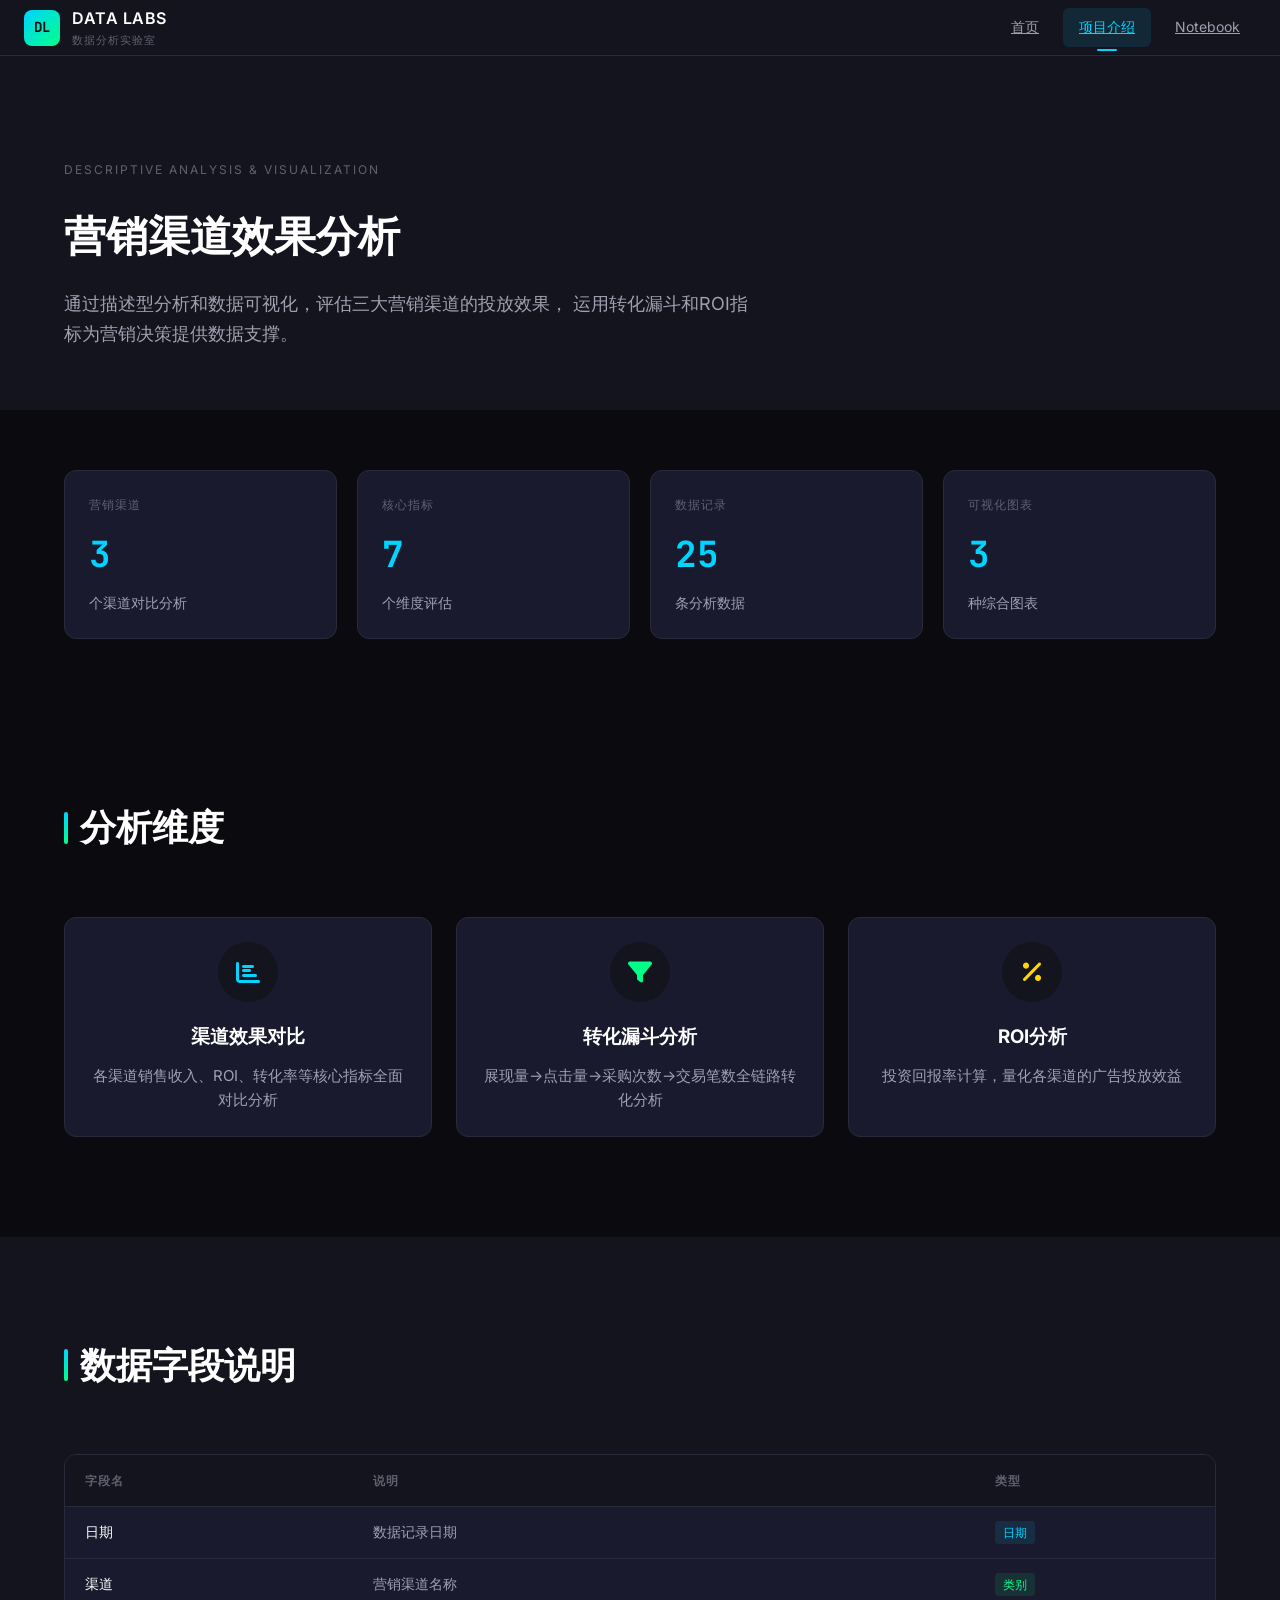
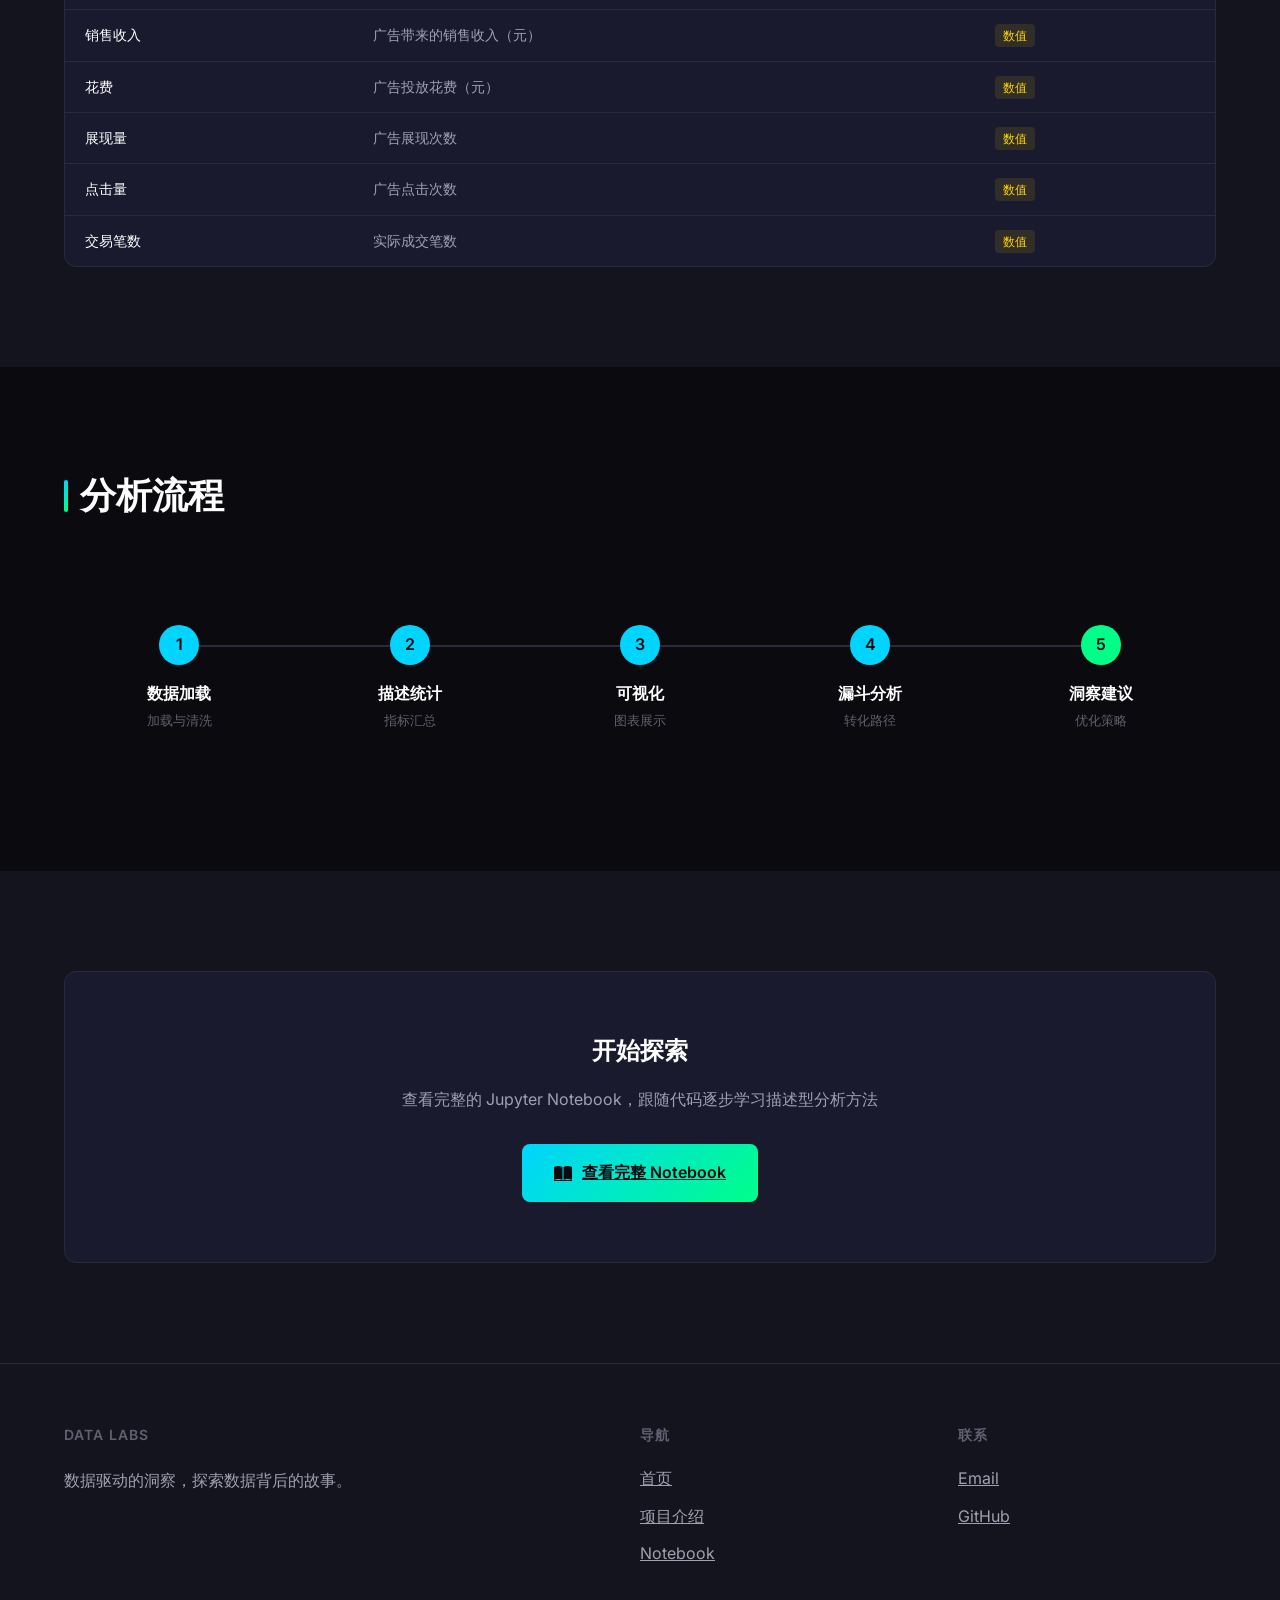
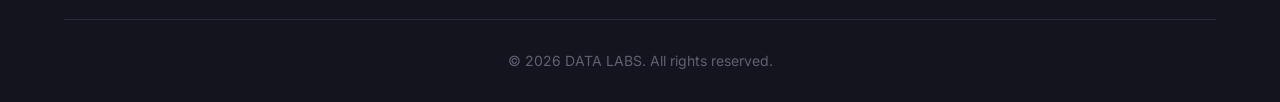
==== descriptive-analysis/index.html @ a12c1326 "feat: add new descriptive analysis project - Add marketing channel effectiveness analysis project - " ====
<!DOCTYPE html>
<html lang="zh-CN">
<head>
  <meta charset="UTF-8">
  <meta name="viewport" content="width=device-width, initial-scale=1.0">
  <title>营销渠道效果分析 | DATA LABS</title>
  <meta name="description" content="通过描述型分析和数据可视化，评估三大营销渠道的投放效果和ROI。">
  
  <link rel="preconnect" href="https://fonts.googleapis.com">
  <link href="https://fonts.googleapis.com/css2?family=Inter:wght@400;500;600;700&family=JetBrains+Mono:wght@400;500;600&display=swap" rel="stylesheet">
  <link rel="stylesheet" href="https://cdnjs.cloudflare.com/ajax/libs/font-awesome/6.4.0/css/all.min.css">
  <link rel="stylesheet" href="../assets/css/main.css">
</head>
<body>
  <!-- 顶部状态栏 -->
  <header class="top-bar">
    <div class="brand">
      <div class="brand-icon">DL</div>
      <div>
        <div class="brand-text">DATA LABS</div>
        <div class="brand-sub">数据分析实验室</div>
      </div>
    </div>
    
    <nav class="nav-links">
      <a href="../index.html">首页</a>
      <a href="index.html" class="active">项目介绍</a>
      <a href="notebook.html">Notebook</a>
    </nav>
  </header>

  <main class="main-content">
    <!-- Hero -->
    <section style="padding: 100px 0 60px; background: var(--bg-secondary);">
      <div class="container">
        <div style="margin-bottom: 20px;">
          <span style="font-size: 12px; color: var(--text-muted); text-transform: uppercase; letter-spacing: 2px;">
            Descriptive Analysis & Visualization
          </span>
        </div>
        
        <h1 style="font-size: 42px; font-weight: 700; margin-bottom: 20px;">
          营销渠道效果分析
        </h1>
        
        <p style="font-size: 18px; color: var(--text-secondary); max-width: 700px; line-height: 1.7;">
          通过描述型分析和数据可视化，评估三大营销渠道的投放效果，
          运用转化漏斗和ROI指标为营销决策提供数据支撑。
        </p>
      </div>
    </section>

    <!-- Stats Grid -->
    <section style="padding: 60px 0; background: var(--bg-primary);">
      <div class="container">
        <div style="display: grid; grid-template-columns: repeat(4, 1fr); gap: 20px;">
          <div class="data-card">
            <div class="card-title" style="margin-bottom: 12px;">营销渠道</div>
            <div class="card-value mono">3</div>
            <div class="card-label">个渠道对比分析</div>
          </div>
          
          <div class="data-card">
            <div class="card-title" style="margin-bottom: 12px;">核心指标</div>
            <div class="card-value mono">7</div>
            <div class="card-label">个维度评估</div>
          </div>
          
          <div class="data-card">
            <div class="card-title" style="margin-bottom: 12px;">数据记录</div>
            <div class="card-value mono">25</div>
            <div class="card-label">条分析数据</div>
          </div>
          
          <div class="data-card">
            <div class="card-title" style="margin-bottom: 12px;">可视化图表</div>
            <div class="card-value mono">3</div>
            <div class="card-label">种综合图表</div>
          </div>
        </div>
      </div>
    </section>

    <!-- Features -->
    <section class="section">
      <div class="container">
        <div class="section-header">
          <h2>分析维度</h2>
        </div>
        
        <div style="display: grid; grid-template-columns: repeat(3, 1fr); gap: 24px;">
          <div class="data-card" style="text-align: center;">
            <div style="width: 60px; height: 60px; background: var(--bg-secondary); border-radius: 50%; display: flex; align-items: center; justify-content: center; margin: 0 auto 20px; font-size: 24px; color: var(--accent-primary);">
              <i class="fas fa-chart-bar"></i>
            </div>
            <h3 style="margin-bottom: 12px;">渠道效果对比</h3>
            <p style="color: var(--text-secondary); font-size: 15px; line-height: 1.6;">
              各渠道销售收入、ROI、转化率等核心指标全面对比分析</p>
          </div>
          
          <div class="data-card" style="text-align: center;">
            <div style="width: 60px; height: 60px; background: var(--bg-secondary); border-radius: 50%; display: flex; align-items: center; justify-content: center; margin: 0 auto 20px; font-size: 24px; color: var(--accent-secondary);">
              <i class="fas fa-filter"></i>
            </div>
            <h3 style="margin-bottom: 12px;">转化漏斗分析</h3>
            <p style="color: var(--text-secondary); font-size: 15px; line-height: 1.6;">
              展现量→点击量→采购次数→交易笔数全链路转化分析</p>
          </div>
          
          <div class="data-card" style="text-align: center;">
            <div style="width: 60px; height: 60px; background: var(--bg-secondary); border-radius: 50%; display: flex; align-items: center; justify-content: center; margin: 0 auto 20px; font-size: 24px; color: var(--accent-gold);">
              <i class="fas fa-percentage"></i>
            </div>
            <h3 style="margin-bottom: 12px;">ROI分析</h3>
            <p style="color: var(--text-secondary); font-size: 15px; line-height: 1.6;">
              投资回报率计算，量化各渠道的广告投放效益</p>
          </div>
        </div>
      </div>
    </section>

    <!-- Data Schema -->
    <section class="section" style="background: var(--bg-secondary);">
      <div class="container">
        <div class="section-header">
          <h2>数据字段说明</h2>
        </div>
        
        <div style="background: var(--bg-card); border: 1px solid var(--border-color); border-radius: 12px; overflow: hidden;">
          <table style="width: 100%; border-collapse: collapse; font-size: 14px;">
            <thead>
              <tr style="background: var(--bg-secondary);">
                <th style="padding: 16px 20px; text-align: left; font-weight: 600; color: var(--text-muted); text-transform: uppercase; font-size: 12px; letter-spacing: 1px; border-bottom: 1px solid var(--border-color);">字段名</th>
                <th style="padding: 16px 20px; text-align: left; font-weight: 600; color: var(--text-muted); text-transform: uppercase; font-size: 12px; letter-spacing: 1px; border-bottom: 1px solid var(--border-color);">说明</th>
                <th style="padding: 16px 20px; text-align: left; font-weight: 600; color: var(--text-muted); text-transform: uppercase; font-size: 12px; letter-spacing: 1px; border-bottom: 1px solid var(--border-color);">类型</th>
              </tr>
            </thead>
            <tbody>
              <tr>
                <td style="padding: 14px 20px; border-bottom: 1px solid var(--border-color); font-family: var(--font-mono);">日期</td>
                <td style="padding: 14px 20px; border-bottom: 1px solid var(--border-color); color: var(--text-secondary);">数据记录日期</td>
                <td style="padding: 14px 20px; border-bottom: 1px solid var(--border-color);"><span style="background: rgba(0,212,255,0.1); color: var(--accent-primary); padding: 4px 8px; border-radius: 4px; font-size: 12px;">日期</span></td>
              </tr>
              <tr>
                <td style="padding: 14px 20px; border-bottom: 1px solid var(--border-color); font-family: var(--font-mono);">渠道</td>
                <td style="padding: 14px 20px; border-bottom: 1px solid var(--border-color); color: var(--text-secondary);">营销渠道名称</td>
                <td style="padding: 14px 20px; border-bottom: 1px solid var(--border-color);"><span style="background: rgba(0,255,136,0.1); color: var(--accent-secondary); padding: 4px 8px; border-radius: 4px; font-size: 12px;">类别</span></td>
              </tr>
              <tr>
                <td style="padding: 14px 20px; border-bottom: 1px solid var(--border-color); font-family: var(--font-mono);">销售收入</td>
                <td style="padding: 14px 20px; border-bottom: 1px solid var(--border-color); color: var(--text-secondary);">广告带来的销售收入（元）</td>
                <td style="padding: 14px 20px; border-bottom: 1px solid var(--border-color);"><span style="background: rgba(255,215,0,0.1); color: var(--accent-gold); padding: 4px 8px; border-radius: 4px; font-size: 12px;">数值</span></td>
              </tr>
              <tr>
                <td style="padding: 14px 20px; border-bottom: 1px solid var(--border-color); font-family: var(--font-mono);">花费</td>
                <td style="padding: 14px 20px; border-bottom: 1px solid var(--border-color); color: var(--text-secondary);">广告投放花费（元）</td>
                <td style="padding: 14px 20px; border-bottom: 1px solid var(--border-color);"><span style="background: rgba(255,215,0,0.1); color: var(--accent-gold); padding: 4px 8px; border-radius: 4px; font-size: 12px;">数值</span></td>
              </tr>
              <tr>
                <td style="padding: 14px 20px; border-bottom: 1px solid var(--border-color); font-family: var(--font-mono);">展现量</td>
                <td style="padding: 14px 20px; border-bottom: 1px solid var(--border-color); color: var(--text-secondary);">广告展现次数</td>
                <td style="padding: 14px 20px; border-bottom: 1px solid var(--border-color);"><span style="background: rgba(255,215,0,0.1); color: var(--accent-gold); padding: 4px 8px; border-radius: 4px; font-size: 12px;">数值</span></td>
              </tr>
              <tr>
                <td style="padding: 14px 20px; border-bottom: 1px solid var(--border-color); font-family: var(--font-mono);">点击量</td>
                <td style="padding: 14px 20px; border-bottom: 1px solid var(--border-color); color: var(--text-secondary);">广告点击次数</td>
                <td style="padding: 14px 20px; border-bottom: 1px solid var(--border-color);"><span style="background: rgba(255,215,0,0.1); color: var(--accent-gold); padding: 4px 8px; border-radius: 4px; font-size: 12px;">数值</span></td>
              </tr>
              <tr>
                <td style="padding: 14px 20px; font-family: var(--font-mono);">交易笔数</td>
                <td style="padding: 14px 20px; color: var(--text-secondary);">实际成交笔数</td>
                <td style="padding: 14px 20px;"><span style="background: rgba(255,215,0,0.1); color: var(--accent-gold); padding: 4px 8px; border-radius: 4px; font-size: 12px;">数值</span></td>
              </tr>
            </tbody>
          </table>
        </div>
      </div>
    </section>

    <!-- Process Timeline -->
    <section class="section">
      <div class="container">
        <div class="section-header">
          <h2>分析流程</h2>
        </div>
        
        <div style="display: flex; justify-content: space-between; position: relative; padding: 40px 0;">
          <div style="position: absolute; top: 60px; left: 10%; right: 10%; height: 2px; background: var(--border-color);"></div>
          
          <div style="text-align: center; position: relative; z-index: 1; flex: 1;">
            <div style="width: 40px; height: 40px; background: var(--accent-primary); border-radius: 50%; display: flex; align-items: center; justify-content: center; margin: 0 auto 16px; font-weight: 600; color: var(--bg-primary);">1</div>
            <div style="font-weight: 600; margin-bottom: 4px;">数据加载</div>
            <div style="font-size: 13px; color: var(--text-muted);">加载与清洗</div>
          </div>
          
          <div style="text-align: center; position: relative; z-index: 1; flex: 1;">
            <div style="width: 40px; height: 40px; background: var(--accent-primary); border-radius: 50%; display: flex; align-items: center; justify-content: center; margin: 0 auto 16px; font-weight: 600; color: var(--bg-primary);">2</div>
            <div style="font-weight: 600; margin-bottom: 4px;">描述统计</div>
            <div style="font-size: 13px; color: var(--text-muted);">指标汇总</div>
          </div>
          
          <div style="text-align: center; position: relative; z-index: 1; flex: 1;">
            <div style="width: 40px; height: 40px; background: var(--accent-primary); border-radius: 50%; display: flex; align-items: center; justify-content: center; margin: 0 auto 16px; font-weight: 600; color: var(--bg-primary);">3</div>
            <div style="font-weight: 600; margin-bottom: 4px;">可视化</div>
            <div style="font-size: 13px; color: var(--text-muted);">图表展示</div>
          </div>
          
          <div style="text-align: center; position: relative; z-index: 1; flex: 1;">
            <div style="width: 40px; height: 40px; background: var(--accent-primary); border-radius: 50%; display: flex; align-items: center; justify-content: center; margin: 0 auto 16px; font-weight: 600; color: var(--bg-primary);">4</div>
            <div style="font-weight: 600; margin-bottom: 4px;">漏斗分析</div>
            <div style="font-size: 13px; color: var(--text-muted);">转化路径</div>
          </div>
          
          <div style="text-align: center; position: relative; z-index: 1; flex: 1;">
            <div style="width: 40px; height: 40px; background: var(--accent-secondary); border-radius: 50%; display: flex; align-items: center; justify-content: center; margin: 0 auto 16px; font-weight: 600; color: var(--bg-primary);">5</div>
            <div style="font-weight: 600; margin-bottom: 4px;">洞察建议</div>
            <div style="font-size: 13px; color: var(--text-muted);">优化策略</div>
          </div>
        </div>
      </div>
    </section>

    <!-- CTA -->
    <section class="section" style="background: var(--bg-secondary);">
      <div class="container">
        <div class="data-card" style="text-align: center; padding: 60px;">
          <h2 style="margin-bottom: 16px;">开始探索</h2>
          <p style="color: var(--text-secondary); margin-bottom: 32px; font-size: 16px;">
            查看完整的 Jupyter Notebook，跟随代码逐步学习描述型分析方法
          </p>
          
          <a href="notebook.html" class="btn btn-primary" style="padding: 16px 32px; font-size: 16px;">
            <i class="fas fa-book-open"></i>
            查看完整 Notebook
          </a>
        </div>
      </div>
    </section>
  </main>

  <footer>
    <div class="container">
      <div class="footer-content">
        <div class="footer-section">
          <h3>DATA LABS</h3>
          <p>数据驱动的洞察，探索数据背后的故事。</p>
        </div>
        
        <div class="footer-section">
          <h3>导航</h3>
          <ul class="footer-links">
            <li><a href="../index.html">首页</a></li>
            <li><a href="index.html">项目介绍</a></li>
            <li><a href="notebook.html">Notebook</a></li>
          </ul>
        </div>
        
        <div class="footer-section">
          <h3>联系</h3>
          <ul class="footer-links">
            <li><a href="mailto:wangan@shuce.top">Email</a></li>
            <li><a href="https://github.com/waanng" target="_blank">GitHub</a></li>
          </ul>
        </div>
      </div>
      
      <div class="footer-bottom">
        <p>&copy; 2026 DATA LABS. All rights reserved.</p>
      </div>
    </div>
  </footer>
</body>
</html>
---- assets/css/main.css ----
/* Data Insights - 终端科技风格样式 */

:root {
    /* 基础配色 - 暗黑主题 */
    --bg-primary: #0a0a0f;
    --bg-secondary: #14141f;
    --bg-card: #1a1a2e;
    --bg-hover: #252538;
    --bg-elevated: #1e1e32;
    
    /* 强调色 */
    --accent-primary: #00d4ff;
    --accent-secondary: #00ff88;
    --accent-gold: #ffd700;
    --accent-purple: #a855f7;
    
    /* 数据颜色 */
    --color-up: #00ff88;
    --color-down: #ff4757;
    --color-warn: #ffa502;
    
    /* 文字颜色 */
    --text-primary: #ffffff;
    --text-secondary: #a0a0b0;
    --text-muted: #606070;
    
    /* 边框 */
    --border-color: #2a2a3a;
    --border-hover: #3a3a4a;
    
    /* 字体 */
    --font-mono: 'JetBrains Mono', 'Fira Code', Consolas, Monaco, monospace;
    --font-sans: 'Inter', -apple-system, BlinkMacSystemFont, 'Segoe UI', Roboto, sans-serif;
    
    /* 动画 */
    --transition: all 0.3s ease;
}

* {
    margin: 0;
    padding: 0;
    box-sizing: border-box;
}

body {
    font-family: var(--font-sans);
    background: var(--bg-primary);
    color: var(--text-primary);
    min-height: 100vh;
    line-height: 1.6;
}

/* 等宽字体 */
.mono {
    font-family: var(--font-mono);
}

/* 顶部状态栏 */
.top-bar {
    background: var(--bg-secondary);
    border-bottom: 1px solid var(--border-color);
    height: 56px;
    display: flex;
    align-items: center;
    justify-content: space-between;
    padding: 0 24px;
    position: fixed;
    top: 0;
    left: 0;
    right: 0;
    z-index: 1000;
}

.brand {
    display: flex;
    align-items: center;
    gap: 12px;
}

.brand-icon {
    width: 36px;
    height: 36px;
    background: linear-gradient(135deg, var(--accent-primary), var(--accent-secondary));
    border-radius: 8px;
    display: flex;
    align-items: center;
    justify-content: center;
    font-weight: 700;
    color: var(--bg-primary);
    font-size: 14px;
    font-family: var(--font-mono);
}

.brand-text {
    font-size: 16px;
    font-weight: 600;
    letter-spacing: 0.5px;
}

.brand-sub {
    font-size: 11px;
    color: var(--text-muted);
    text-transform: uppercase;
    letter-spacing: 1px;
}

.top-status {
    display: flex;
    align-items: center;
    gap: 24px;
    font-size: 13px;
}

.status-item {
    display: flex;
    align-items: center;
    gap: 8px;
    color: var(--text-secondary);
}

.status-indicator {
    width: 8px;
    height: 8px;
    border-radius: 50%;
    background: var(--color-up);
    animation: pulse 2s infinite;
}

@keyframes pulse {
    0%, 100% { opacity: 1; }
    50% { opacity: 0.3; }
}

/* 导航 */
.nav-links {
    display: flex;
    align-items: center;
    gap: 8px;
}

.nav-links a {
    padding: 8px 16px;
    color: var(--text-secondary);
    font-size: 14px;
    border-radius: 6px;
    transition: var(--transition);
    position: relative;
}

.nav-links a:hover {
    color: var(--text-primary);
    background: var(--bg-hover);
}

.nav-links a.active {
    color: var(--accent-primary);
    background: rgba(0, 212, 255, 0.1);
}

.nav-links a.active::after {
    content: '';
    position: absolute;
    bottom: -4px;
    left: 50%;
    transform: translateX(-50%);
    width: 20px;
    height: 2px;
    background: var(--accent-primary);
    border-radius: 2px;
}

.mobile-menu-btn {
    display: none;
    background: none;
    border: none;
    color: var(--text-primary);
    font-size: 20px;
    cursor: pointer;
}

/* 主内容区 */
.main-content {
    padding-top: 56px;
    min-height: 100vh;
}

.container {
    max-width: 1200px;
    margin: 0 auto;
    padding: 0 24px;
}

/* Hero区域 */
.hero {
    min-height: calc(100vh - 56px);
    display: flex;
    align-items: center;
    position: relative;
    overflow: hidden;
    background: 
        radial-gradient(ellipse at 20% 50%, rgba(0, 212, 255, 0.1) 0%, transparent 50%),
        radial-gradient(ellipse at 80% 20%, rgba(168, 85, 247, 0.1) 0%, transparent 50%),
        radial-gradient(ellipse at 60% 80%, rgba(0, 255, 136, 0.05) 0%, transparent 50%);
}

.hero::before {
    content: '';
    position: absolute;
    top: 0;
    left: 0;
    right: 0;
    bottom: 0;
    background: url("data:image/svg+xml,%3Csvg width='60' height='60' viewBox='0 0 60 60' xmlns='http://www.w3.org/2000/svg'%3E%3Cg fill='none' fill-rule='evenodd'%3E%3Cg fill='%23ffffff' fill-opacity='0.02'%3E%3Cpath d='M36 34v-4h-2v4h-4v2h4v4h2v-4h4v-2h-4zm0-30V0h-2v4h-4v2h4v4h2V6h4V4h-4zM6 34v-4H4v4H0v2h4v4h2v-4h4v-2H6zM6 4V0H4v4H0v2h4v4h2V6h4V4H6z'/%3E%3C/g%3E%3C/g%3E%3C/svg%3E");
    opacity: 0.5;
}

.hero-content {
    position: relative;
    z-index: 1;
    max-width: 700px;
    padding: 60px 0;
}

.hero-badge {
    display: inline-flex;
    align-items: center;
    gap: 8px;
    padding: 8px 16px;
    background: rgba(0, 212, 255, 0.1);
    border: 1px solid rgba(0, 212, 255, 0.3);
    border-radius: 30px;
    font-size: 13px;
    color: var(--accent-primary);
    margin-bottom: 24px;
}

.hero h1 {
    font-size: 56px;
    font-weight: 700;
    line-height: 1.1;
    margin-bottom: 24px;
}

.hero h1 .highlight {
    background: linear-gradient(135deg, var(--accent-primary), var(--accent-secondary));
    -webkit-background-clip: text;
    -webkit-text-fill-color: transparent;
    background-clip: text;
}

.hero p {
    font-size: 20px;
    color: var(--text-secondary);
    margin-bottom: 40px;
    max-width: 600px;
    line-height: 1.7;
}

.hero-buttons {
    display: flex;
    gap: 16px;
    flex-wrap: wrap;
}

/* 按钮样式 */
.btn {
    display: inline-flex;
    align-items: center;
    gap: 10px;
    padding: 14px 28px;
    border-radius: 8px;
    font-weight: 600;
    font-size: 15px;
    cursor: pointer;
    transition: var(--transition);
    border: none;
}

.btn-primary {
    background: linear-gradient(135deg, var(--accent-primary), var(--accent-secondary));
    color: var(--bg-primary);
}

.btn-primary:hover {
    transform: translateY(-2px);
    box-shadow: 0 10px 30px rgba(0, 212, 255, 0.3);
}

.btn-secondary {
    background: transparent;
    color: var(--text-primary);
    border: 1px solid var(--border-color);
}

.btn-secondary:hover {
    background: var(--bg-hover);
    border-color: var(--accent-primary);
}

/* Section通用样式 */
.section {
    padding: 100px 0;
}

.section-header {
    margin-bottom: 60px;
}

.section-header h2 {
    font-size: 36px;
    font-weight: 700;
    margin-bottom: 16px;
    display: flex;
    align-items: center;
    gap: 12px;
}

.section-header h2::before {
    content: '';
    width: 4px;
    height: 32px;
    background: linear-gradient(180deg, var(--accent-primary), var(--accent-secondary));
    border-radius: 2px;
}

.section-header p {
    font-size: 18px;
    color: var(--text-secondary);
}

/* 项目网格 */
.projects-grid {
    display: grid;
    grid-template-columns: repeat(auto-fit, minmax(400px, 1fr));
    gap: 24px;
}

.project-card {
    background: var(--bg-card);
    border: 1px solid var(--border-color);
    border-radius: 12px;
    overflow: hidden;
    transition: var(--transition);
    cursor: pointer;
}

.project-card:hover {
    border-color: var(--accent-primary);
    transform: translateY(-4px);
    box-shadow: 0 20px 40px rgba(0, 0, 0, 0.3);
}

.project-card::before {
    content: '';
    display: block;
    height: 4px;
    background: linear-gradient(90deg, var(--accent-primary), var(--accent-secondary));
    opacity: 0;
    transition: opacity 0.3s;
}

.project-card:hover::before {
    opacity: 1;
}

.project-image {
    height: 200px;
    position: relative;
    overflow: hidden;
}

.project-image img {
    width: 100%;
    height: 100%;
    object-fit: cover;
}

.project-icon {
    width: 100%;
    height: 100%;
    display: flex;
    align-items: center;
    justify-content: center;
    background: linear-gradient(135deg, var(--bg-secondary), var(--bg-hover));
    font-size: 48px;
}

.project-tag {
    position: absolute;
    top: 16px;
    left: 16px;
    padding: 6px 12px;
    background: rgba(0, 0, 0, 0.8);
    border: 1px solid var(--border-color);
    border-radius: 20px;
    font-size: 12px;
    font-weight: 600;
    text-transform: uppercase;
    color: var(--accent-primary);
}

.project-content {
    padding: 24px;
}

.project-content h3 {
    font-size: 22px;
    font-weight: 600;
    margin-bottom: 12px;
}

.project-content p {
    font-size: 15px;
    color: var(--text-secondary);
    margin-bottom: 20px;
    line-height: 1.6;
}

.project-metrics {
    display: flex;
    gap: 20px;
    padding: 16px 0;
    border-top: 1px solid var(--border-color);
    border-bottom: 1px solid var(--border-color);
    margin-bottom: 20px;
}

.project-metrics span {
    display: flex;
    align-items: center;
    gap: 8px;
    font-family: var(--font-mono);
    font-size: 14px;
    color: var(--text-secondary);
}

.project-metrics i {
    color: var(--accent-primary);
}

.project-link {
    display: inline-flex;
    align-items: center;
    gap: 8px;
    color: var(--accent-primary);
    font-weight: 600;
    transition: gap 0.3s;
}

.project-link:hover {
    gap: 12px;
}

/* 技术栈 */
.tech-stack {
    display: grid;
    grid-template-columns: repeat(auto-fit, minmax(150px, 1fr));
    gap: 16px;
    margin-top: 40px;
}

.tech-item {
    display: flex;
    align-items: center;
    gap: 12px;
    padding: 16px 20px;
    background: var(--bg-card);
    border: 1px solid var(--border-color);
    border-radius: 8px;
    font-weight: 500;
    transition: var(--transition);
}

.tech-item:hover {
    border-color: var(--accent-primary);
    background: var(--bg-hover);
}

.tech-item i {
    font-size: 20px;
    color: var(--accent-primary);
}

/* 数据卡片 */
.data-card {
    background: var(--bg-card);
    border: 1px solid var(--border-color);
    border-radius: 12px;
    padding: 24px;
    transition: border-color 0.3s;
}

.data-card:hover {
    border-color: var(--border-hover);
}

.card-header {
    display: flex;
    justify-content: space-between;
    align-items: center;
    margin-bottom: 16px;
}

.card-title {
    font-size: 12px;
    text-transform: uppercase;
    letter-spacing: 1px;
    color: var(--text-muted);
}

.card-badge {
    padding: 4px 10px;
    border-radius: 4px;
    font-size: 11px;
    font-weight: 600;
    text-transform: uppercase;
    font-family: var(--font-mono);
}

.badge-live {
    background: rgba(0, 255, 136, 0.15);
    color: var(--color-up);
    animation: pulse 2s infinite;
}

.card-value {
    font-family: var(--font-mono);
    font-size: 36px;
    font-weight: 700;
    margin-bottom: 8px;
    color: var(--accent-primary);
}

.card-label {
    font-size: 14px;
    color: var(--text-secondary);
}

/* Notebook查看器 */
.notebook-viewer {
    display: flex;
    height: calc(100vh - 56px);
}

.notebook-sidebar {
    width: 320px;
    background: var(--bg-secondary);
    border-right: 1px solid var(--border-color);
    padding: 24px;
    overflow-y: auto;
}

.notebook-info {
    background: var(--bg-card);
    border: 1px solid var(--border-color);
    border-radius: 12px;
    padding: 20px;
    margin-bottom: 24px;
}

.notebook-info h3 {
    font-size: 16px;
    font-weight: 600;
    margin-bottom: 16px;
    display: flex;
    align-items: center;
    gap: 8px;
}

.notebook-info h3 i {
    color: var(--accent-primary);
}

.notebook-meta-list {
    list-style: none;
}

.notebook-meta-list li {
    display: flex;
    align-items: center;
    gap: 10px;
    padding: 8px 0;
    font-size: 14px;
    color: var(--text-secondary);
    border-bottom: 1px solid var(--border-color);
}

.notebook-meta-list li:last-child {
    border-bottom: none;
}

.notebook-meta-list i {
    width: 16px;
    color: var(--accent-primary);
}

.toc-title {
    font-size: 12px;
    font-weight: 600;
    text-transform: uppercase;
    letter-spacing: 1px;
    color: var(--text-muted);
    margin-bottom: 16px;
}

.toc-list {
    list-style: none;
}

.toc-list li {
    margin-bottom: 4px;
}

.toc-list a {
    display: block;
    padding: 10px 12px;
    border-radius: 6px;
    font-size: 14px;
    color: var(--text-secondary);
    transition: var(--transition);
    border-left: 3px solid transparent;
}

.toc-list a:hover {
    background: var(--bg-hover);
    color: var(--text-primary);
    border-left-color: var(--accent-primary);
}

.notebook-content {
    flex: 1;
    position: relative;
    overflow: hidden;
}

.notebook-content iframe {
    width: 100%;
    height: 100%;
    border: none;
}

.loading {
    position: absolute;
    top: 50%;
    left: 50%;
    transform: translate(-50%, -50%);
    text-align: center;
    color: var(--text-secondary);
}

.loading i {
    font-size: 48px;
    margin-bottom: 16px;
    color: var(--accent-primary);
    animation: spin 2s linear infinite;
}

@keyframes spin {
    to { transform: rotate(360deg); }
}

/* 页脚 */
footer {
    background: var(--bg-secondary);
    border-top: 1px solid var(--border-color);
    padding: 60px 0 30px;
}

.footer-content {
    display: grid;
    grid-template-columns: 2fr 1fr 1fr;
    gap: 60px;
    margin-bottom: 40px;
}

.footer-section h3 {
    font-size: 14px;
    font-weight: 600;
    text-transform: uppercase;
    letter-spacing: 1px;
    color: var(--text-muted);
    margin-bottom: 20px;
}

.footer-section p {
    color: var(--text-secondary);
    line-height: 1.8;
}

.footer-links {
    list-style: none;
}

.footer-links li {
    margin-bottom: 12px;
}

.footer-links a {
    color: var(--text-secondary);
    transition: var(--transition);
}

.footer-links a:hover {
    color: var(--accent-primary);
}

.footer-bottom {
    text-align: center;
    padding-top: 30px;
    border-top: 1px solid var(--border-color);
    color: var(--text-muted);
    font-size: 14px;
}

/* 响应式 */
@media (max-width: 768px) {
    .nav-links {
        display: none;
    }
    
    .mobile-menu-btn {
        display: block;
    }
    
    .hero h1 {
        font-size: 36px;
    }
    
    .projects-grid {
        grid-template-columns: 1fr;
    }
    
    .notebook-sidebar {
        display: none;
    }
    
    .footer-content {
        grid-template-columns: 1fr;
        gap: 40px;
    }
}

/* 滚动条样式 */
::-webkit-scrollbar {
    width: 8px;
    height: 8px;
}

::-webkit-scrollbar-track {
    background: var(--bg-secondary);
}

::-webkit-scrollbar-thumb {
    background: var(--border-color);
    border-radius: 4px;
}

::-webkit-scrollbar-thumb:hover {
    background: var(--border-hover);
}
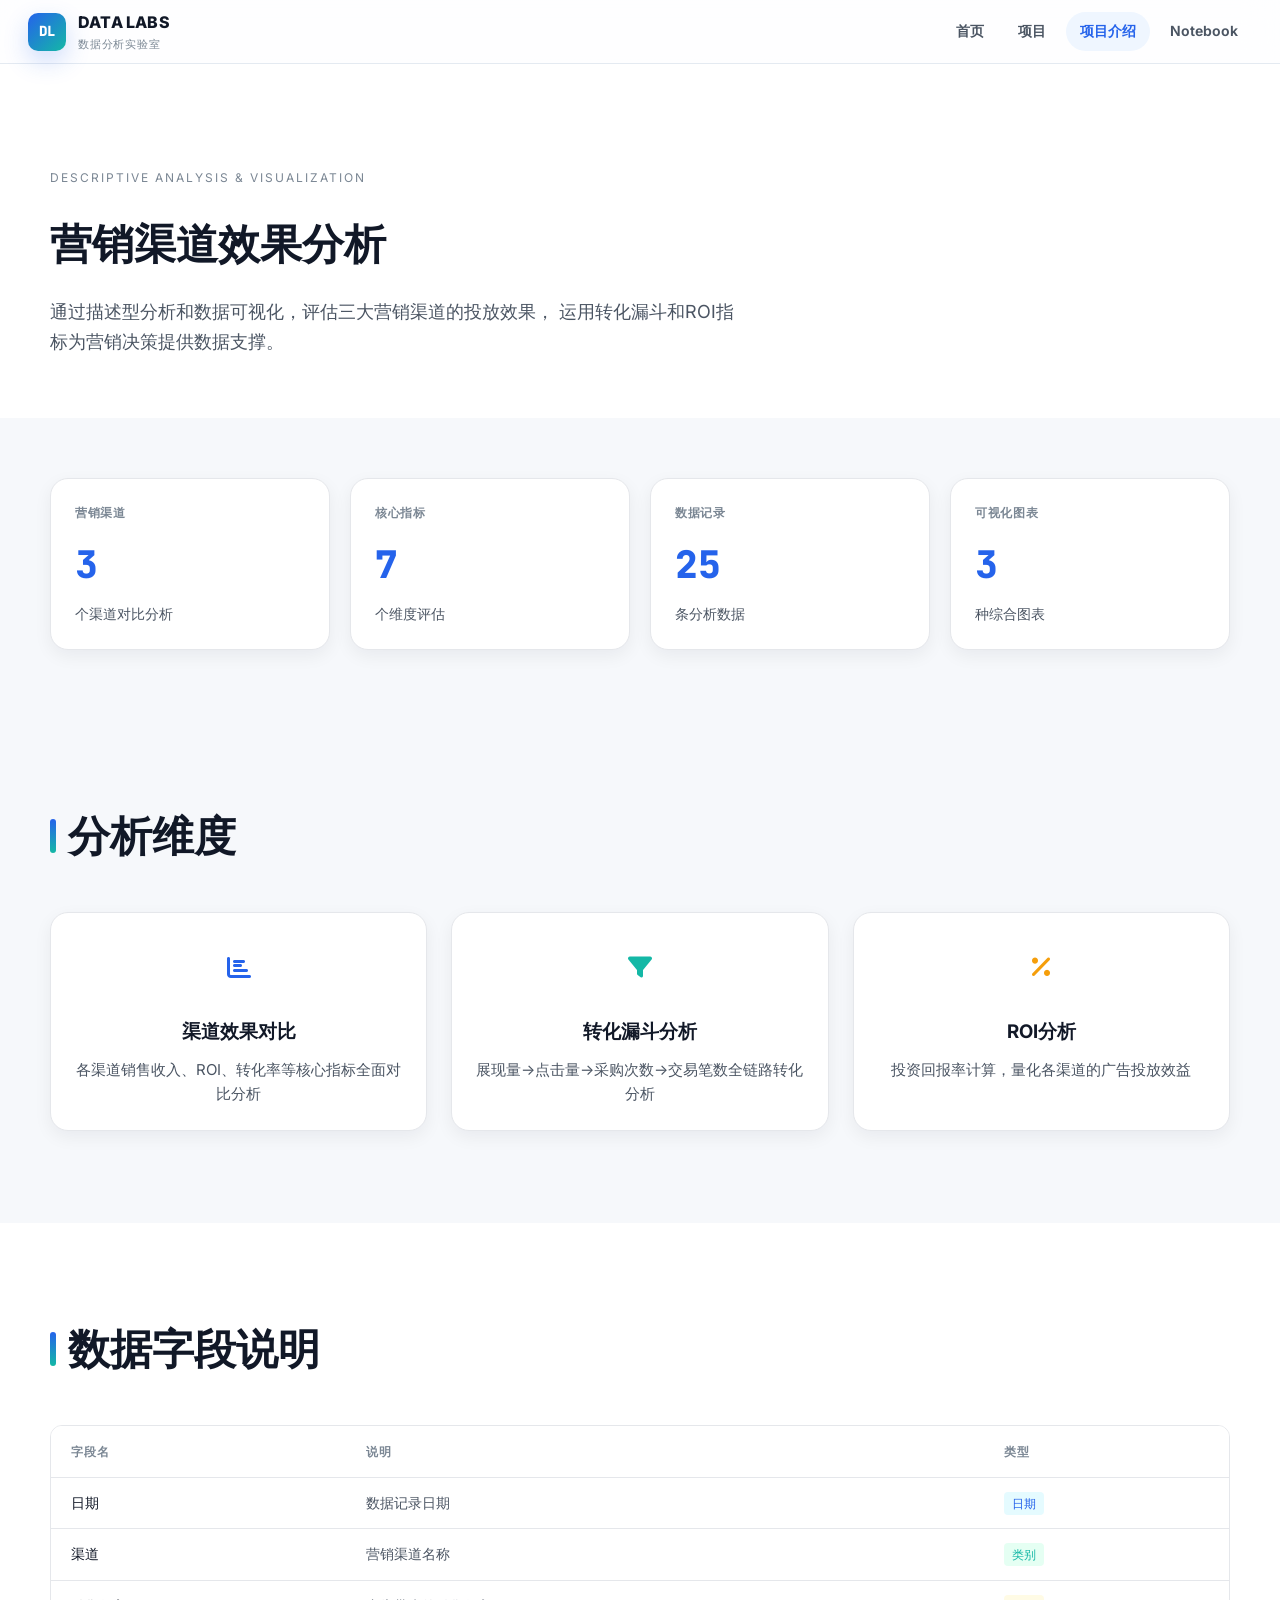
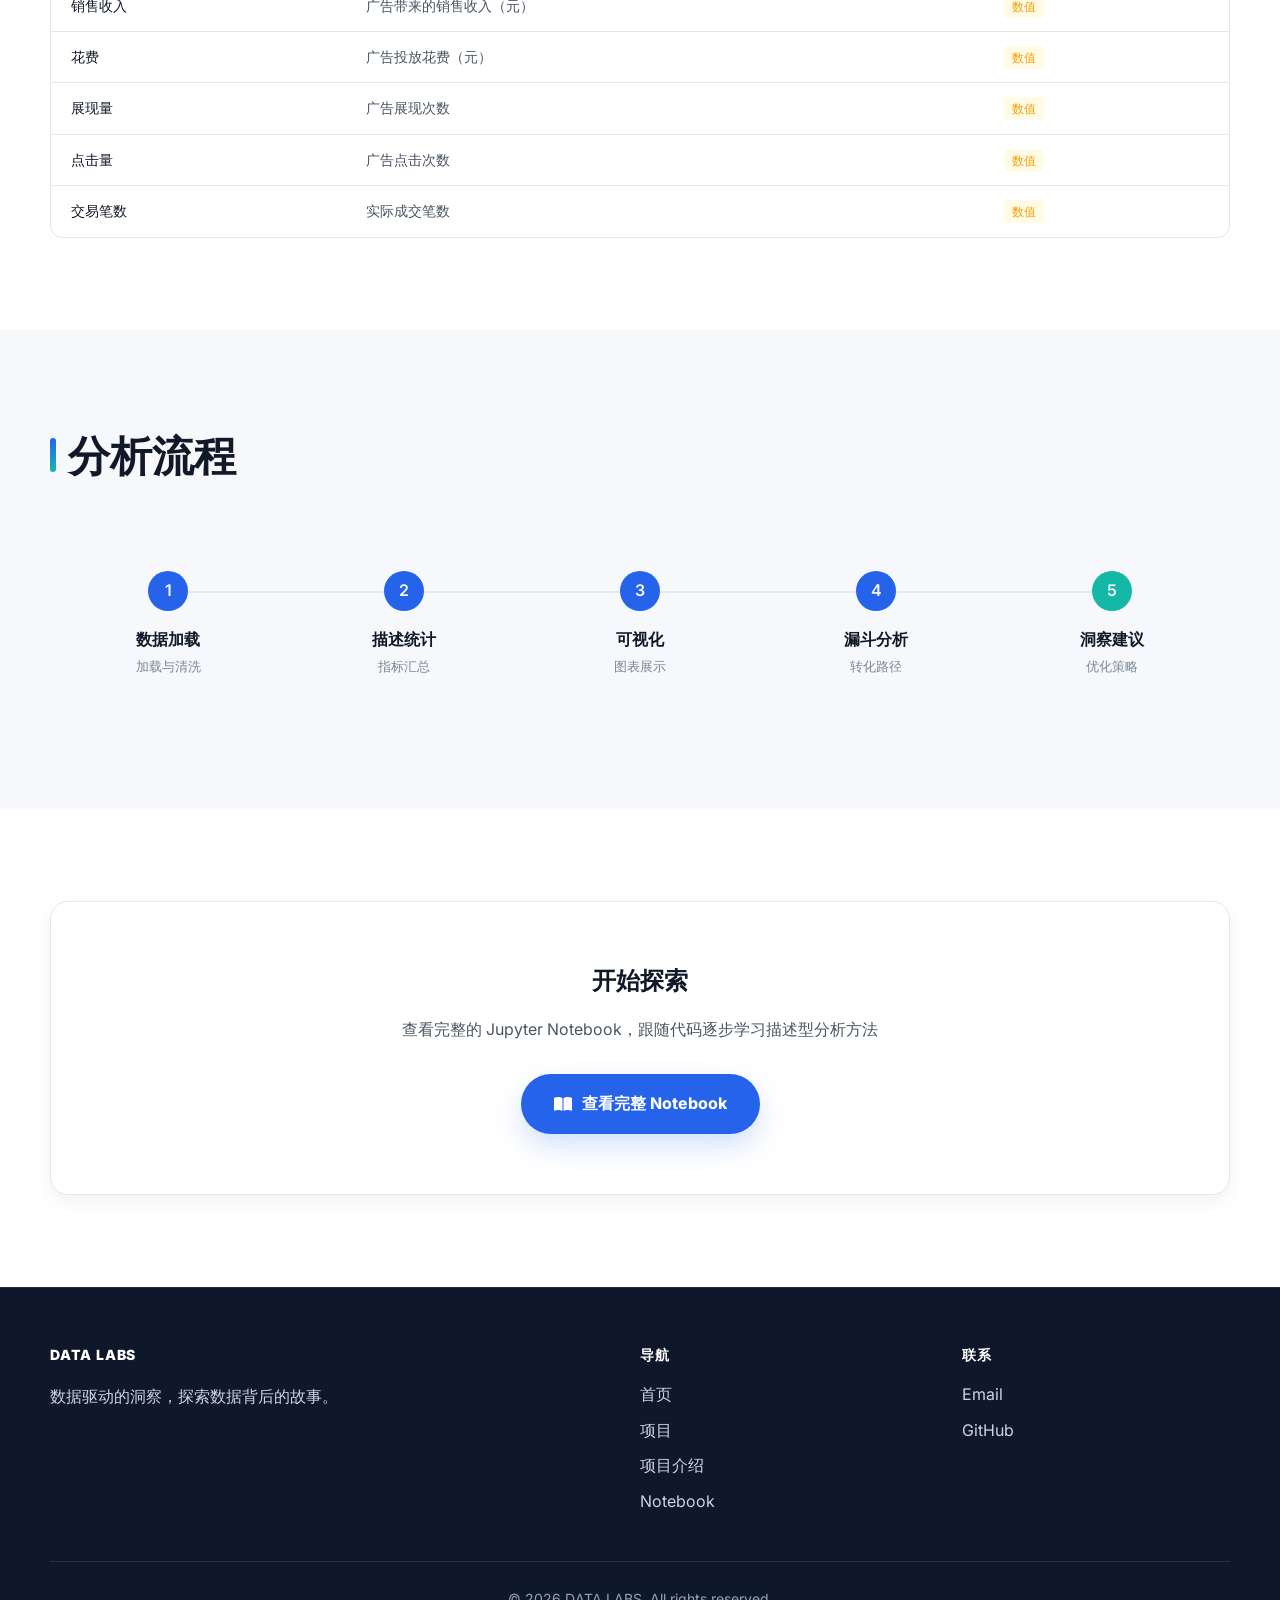
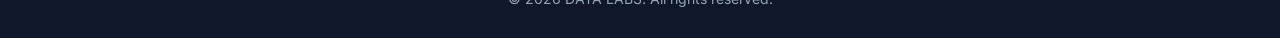
==== commit 7e7bfa90: "优化数据站点亮色设计" ====
--- a/descriptive-analysis/index.html
+++ b/descriptive-analysis/index.html
@@ -24,9 +24,14 @@
     
     <nav class="nav-links">
       <a href="../index.html">首页</a>
+      <a href="../projects/index.html">项目</a>
       <a href="index.html" class="active">项目介绍</a>
       <a href="notebook.html">Notebook</a>
     </nav>
+
+    <button class="mobile-menu-btn" aria-label="打开导航菜单">
+      <i class="fas fa-bars"></i>
+    </button>
   </header>
 
   <main class="main-content">
@@ -250,6 +255,7 @@
           <h3>导航</h3>
           <ul class="footer-links">
             <li><a href="../index.html">首页</a></li>
+            <li><a href="../projects/index.html">项目</a></li>
             <li><a href="index.html">项目介绍</a></li>
             <li><a href="notebook.html">Notebook</a></li>
           </ul>
@@ -270,4 +276,4 @@
     </div>
   </footer>
 </body>
-</html>+</html>
--- a/assets/css/main.css
+++ b/assets/css/main.css
@@ -1,760 +1,925 @@
-/* Data Insights - 终端科技风格样式 */
+/* DATA LABS - bright data portfolio system */
 
 :root {
-    /* 基础配色 - 暗黑主题 */
-    --bg-primary: #0a0a0f;
-    --bg-secondary: #14141f;
-    --bg-card: #1a1a2e;
-    --bg-hover: #252538;
-    --bg-elevated: #1e1e32;
-    
-    /* 强调色 */
-    --accent-primary: #00d4ff;
-    --accent-secondary: #00ff88;
-    --accent-gold: #ffd700;
-    --accent-purple: #a855f7;
-    
-    /* 数据颜色 */
-    --color-up: #00ff88;
-    --color-down: #ff4757;
-    --color-warn: #ffa502;
-    
-    /* 文字颜色 */
-    --text-primary: #ffffff;
-    --text-secondary: #a0a0b0;
-    --text-muted: #606070;
-    
-    /* 边框 */
-    --border-color: #2a2a3a;
-    --border-hover: #3a3a4a;
-    
-    /* 字体 */
-    --font-mono: 'JetBrains Mono', 'Fira Code', Consolas, Monaco, monospace;
-    --font-sans: 'Inter', -apple-system, BlinkMacSystemFont, 'Segoe UI', Roboto, sans-serif;
-    
-    /* 动画 */
-    --transition: all 0.3s ease;
+  --bg-primary: #f6f8fb;
+  --bg-secondary: #ffffff;
+  --bg-card: #ffffff;
+  --bg-hover: #eef5ff;
+  --bg-elevated: #ffffff;
+
+  --accent-primary: #2563eb;
+  --accent-secondary: #14b8a6;
+  --accent-gold: #f59e0b;
+  --accent-purple: #7c3aed;
+
+  --color-up: #10b981;
+  --color-down: #ef4444;
+  --color-warn: #f97316;
+
+  --text-primary: #111827;
+  --text-secondary: #4b5563;
+  --text-muted: #7b8794;
+
+  --border-color: #e5e7eb;
+  --border-hover: #bfdbfe;
+
+  --shadow-sm: 0 6px 18px rgba(15, 23, 42, 0.06);
+  --shadow-md: 0 18px 45px rgba(15, 23, 42, 0.1);
+  --shadow-lg: 0 30px 80px rgba(37, 99, 235, 0.14);
+
+  --font-mono: 'JetBrains Mono', 'Fira Code', Consolas, Monaco, monospace;
+  --font-sans: 'Inter', -apple-system, BlinkMacSystemFont, 'Segoe UI', Roboto, sans-serif;
+
+  --radius-sm: 8px;
+  --radius-md: 12px;
+  --radius-lg: 18px;
+  --transition: all 0.22s ease;
 }
 
 * {
-    margin: 0;
-    padding: 0;
-    box-sizing: border-box;
+  margin: 0;
+  padding: 0;
+  box-sizing: border-box;
+}
+
+html {
+  scroll-behavior: smooth;
 }
 
 body {
-    font-family: var(--font-sans);
-    background: var(--bg-primary);
-    color: var(--text-primary);
-    min-height: 100vh;
-    line-height: 1.6;
-}
-
-/* 等宽字体 */
+  font-family: var(--font-sans);
+  background:
+    linear-gradient(180deg, rgba(239, 246, 255, 0.9), rgba(255, 255, 255, 0) 520px),
+    var(--bg-primary);
+  color: var(--text-primary);
+  min-height: 100vh;
+  line-height: 1.6;
+}
+
+a {
+  color: inherit;
+  text-decoration: none;
+}
+
 .mono {
-    font-family: var(--font-mono);
-}
-
-/* 顶部状态栏 */
-.top-bar {
-    background: var(--bg-secondary);
-    border-bottom: 1px solid var(--border-color);
-    height: 56px;
+  font-family: var(--font-mono);
+}
+
+.container {
+  width: min(1180px, calc(100% - 48px));
+  margin: 0 auto;
+}
+
+/* Header */
+.top-bar,
+body > header {
+  background: rgba(255, 255, 255, 0.88);
+  border-bottom: 1px solid rgba(226, 232, 240, 0.9);
+  height: 64px;
+  display: flex;
+  align-items: center;
+  justify-content: space-between;
+  padding: 0 28px;
+  position: fixed;
+  top: 0;
+  left: 0;
+  right: 0;
+  z-index: 1000;
+  backdrop-filter: blur(16px);
+}
+
+body > header nav.container {
+  width: min(1180px, calc(100% - 48px));
+  display: flex;
+  align-items: center;
+  justify-content: space-between;
+  padding: 0;
+}
+
+.brand,
+.logo {
+  display: flex;
+  align-items: center;
+  gap: 12px;
+}
+
+.brand-icon,
+.logo-icon {
+  width: 38px;
+  height: 38px;
+  background: linear-gradient(135deg, var(--accent-primary), var(--accent-secondary));
+  border-radius: 10px;
+  display: flex;
+  align-items: center;
+  justify-content: center;
+  font-weight: 800;
+  color: #ffffff;
+  font-size: 14px;
+  font-family: var(--font-mono);
+  box-shadow: 0 10px 24px rgba(37, 99, 235, 0.22);
+}
+
+.brand-text,
+.logo span {
+  font-size: 16px;
+  font-weight: 800;
+  letter-spacing: 0.2px;
+}
+
+.brand-sub {
+  font-size: 11px;
+  color: var(--text-muted);
+  letter-spacing: 0.8px;
+}
+
+.top-status {
+  display: flex;
+  align-items: center;
+  gap: 18px;
+  font-size: 13px;
+}
+
+.status-item {
+  display: inline-flex;
+  align-items: center;
+  gap: 8px;
+  color: var(--text-secondary);
+  padding: 8px 12px;
+  background: #ecfdf5;
+  border: 1px solid #bbf7d0;
+  border-radius: 999px;
+}
+
+.status-indicator {
+  width: 8px;
+  height: 8px;
+  border-radius: 50%;
+  background: var(--color-up);
+  animation: pulse 2s infinite;
+}
+
+@keyframes pulse {
+  0%, 100% { opacity: 1; transform: scale(1); }
+  50% { opacity: 0.45; transform: scale(0.86); }
+}
+
+.nav-links {
+  display: flex;
+  align-items: center;
+  gap: 6px;
+  list-style: none;
+}
+
+.nav-links a {
+  display: inline-flex;
+  align-items: center;
+  min-height: 38px;
+  padding: 8px 14px;
+  color: var(--text-secondary);
+  font-size: 14px;
+  font-weight: 650;
+  border-radius: 999px;
+  transition: var(--transition);
+}
+
+.nav-links a:hover,
+.nav-links a.active {
+  color: var(--accent-primary);
+  background: #eff6ff;
+}
+
+.mobile-menu-btn {
+  display: none;
+  width: 40px;
+  height: 40px;
+  border: 1px solid var(--border-color);
+  background: var(--bg-secondary);
+  border-radius: 10px;
+  color: var(--text-primary);
+  font-size: 18px;
+  cursor: pointer;
+}
+
+.main-content,
+main {
+  padding-top: 64px;
+  min-height: 100vh;
+}
+
+/* Hero */
+.hero {
+  min-height: calc(100vh - 64px);
+  display: flex;
+  align-items: center;
+  position: relative;
+  overflow: hidden;
+  background:
+    radial-gradient(circle at 20% 20%, rgba(20, 184, 166, 0.16), transparent 34%),
+    radial-gradient(circle at 78% 15%, rgba(37, 99, 235, 0.14), transparent 30%),
+    linear-gradient(135deg, #ffffff 0%, #f2f8ff 52%, #eefdf9 100%);
+}
+
+.hero::before {
+  content: '';
+  position: absolute;
+  inset: 0;
+  background-image:
+    linear-gradient(rgba(37, 99, 235, 0.055) 1px, transparent 1px),
+    linear-gradient(90deg, rgba(37, 99, 235, 0.055) 1px, transparent 1px);
+  background-size: 48px 48px;
+  mask-image: linear-gradient(180deg, #000 0%, transparent 82%);
+}
+
+.hero-content {
+  position: relative;
+  z-index: 1;
+  max-width: 700px;
+  padding: 72px 0;
+}
+
+.hero-badge {
+  display: inline-flex;
+  align-items: center;
+  gap: 8px;
+  padding: 8px 14px;
+  background: #eff6ff;
+  border: 1px solid #bfdbfe;
+  border-radius: 999px;
+  font-size: 13px;
+  font-weight: 700;
+  color: var(--accent-primary);
+  margin-bottom: 24px;
+}
+
+.hero h1 {
+  font-size: clamp(42px, 6vw, 72px);
+  font-weight: 850;
+  line-height: 1.02;
+  margin-bottom: 24px;
+  letter-spacing: 0;
+}
+
+.hero h1 .highlight {
+  color: var(--accent-primary);
+}
+
+.hero p {
+  font-size: clamp(17px, 2vw, 21px);
+  color: var(--text-secondary);
+  margin-bottom: 36px;
+  max-width: 620px;
+  line-height: 1.75;
+}
+
+.hero-buttons {
+  display: flex;
+  gap: 14px;
+  flex-wrap: wrap;
+}
+
+.btn {
+  display: inline-flex;
+  align-items: center;
+  justify-content: center;
+  gap: 10px;
+  min-height: 42px;
+  padding: 12px 22px;
+  border-radius: 999px;
+  font-weight: 750;
+  font-size: 15px;
+  cursor: pointer;
+  transition: var(--transition);
+  border: 1px solid transparent;
+}
+
+.btn-primary {
+  background: var(--accent-primary);
+  color: #ffffff;
+  box-shadow: 0 12px 28px rgba(37, 99, 235, 0.2);
+}
+
+.btn-primary:hover {
+  transform: translateY(-2px);
+  box-shadow: 0 18px 34px rgba(37, 99, 235, 0.26);
+}
+
+.btn-secondary {
+  background: var(--bg-secondary);
+  color: var(--text-primary);
+  border-color: var(--border-color);
+  box-shadow: var(--shadow-sm);
+}
+
+.btn-secondary:hover {
+  background: #f8fafc;
+  border-color: var(--border-hover);
+  color: var(--accent-primary);
+}
+
+/* Sections */
+.section {
+  padding: 92px 0;
+}
+
+.section-header {
+  margin-bottom: 42px;
+}
+
+.section-header h2 {
+  font-size: clamp(28px, 4vw, 42px);
+  font-weight: 850;
+  margin-bottom: 12px;
+  display: flex;
+  align-items: center;
+  gap: 12px;
+  letter-spacing: 0;
+}
+
+.section-header h2::before {
+  content: '';
+  width: 6px;
+  height: 34px;
+  background: linear-gradient(180deg, var(--accent-primary), var(--accent-secondary));
+  border-radius: 999px;
+}
+
+.section-header p {
+  font-size: 18px;
+  color: var(--text-secondary);
+}
+
+.grid {
+  display: grid;
+  gap: 20px;
+}
+
+.grid-4 {
+  grid-template-columns: repeat(4, minmax(0, 1fr));
+}
+
+/* Cards */
+.data-card,
+.project-card,
+.notebook-info,
+.tech-item {
+  background: var(--bg-card);
+  border: 1px solid var(--border-color);
+  box-shadow: var(--shadow-sm);
+}
+
+.data-card {
+  border-radius: var(--radius-lg);
+  padding: 24px;
+  transition: var(--transition);
+}
+
+.data-card:hover {
+  border-color: var(--border-hover);
+  transform: translateY(-2px);
+  box-shadow: var(--shadow-md);
+}
+
+.card-header {
+  display: flex;
+  justify-content: space-between;
+  align-items: center;
+  gap: 12px;
+  margin-bottom: 16px;
+}
+
+.card-title {
+  font-size: 12px;
+  text-transform: uppercase;
+  letter-spacing: 0.7px;
+  color: var(--text-muted);
+  font-weight: 800;
+}
+
+.card-badge {
+  padding: 4px 10px;
+  border-radius: 999px;
+  font-size: 11px;
+  font-weight: 800;
+  text-transform: uppercase;
+  font-family: var(--font-mono);
+}
+
+.badge-live {
+  background: #ecfdf5;
+  color: #047857;
+}
+
+.card-value {
+  font-family: var(--font-mono);
+  font-size: 38px;
+  font-weight: 800;
+  margin-bottom: 8px;
+  color: var(--accent-primary);
+}
+
+.card-label {
+  font-size: 14px;
+  color: var(--text-secondary);
+}
+
+.projects-grid,
+.tech-stack {
+  display: grid;
+  grid-template-columns: repeat(auto-fit, minmax(260px, 1fr));
+  gap: 24px;
+}
+
+.project-card {
+  border-radius: var(--radius-lg);
+  overflow: hidden;
+  transition: var(--transition);
+  cursor: default;
+  min-width: 0;
+}
+
+.project-card:hover {
+  border-color: var(--border-hover);
+  transform: translateY(-5px);
+  box-shadow: var(--shadow-lg);
+}
+
+.project-card::before {
+  content: '';
+  display: block;
+  height: 4px;
+  background: linear-gradient(90deg, var(--accent-primary), var(--accent-secondary));
+  opacity: 0;
+  transition: opacity 0.22s ease;
+}
+
+.project-card:hover::before {
+  opacity: 1;
+}
+
+.project-image {
+  height: 190px;
+  position: relative;
+  overflow: hidden;
+}
+
+.project-image img {
+  width: 100%;
+  height: 100%;
+  object-fit: cover;
+}
+
+.project-icon {
+  width: 100%;
+  height: 100%;
+  min-height: 100px;
+  display: flex;
+  align-items: center;
+  justify-content: center;
+  background:
+    linear-gradient(135deg, rgba(37, 99, 235, 0.12), rgba(20, 184, 166, 0.14)),
+    #f8fafc;
+  font-size: 48px;
+  color: var(--accent-primary);
+}
+
+.project-image .project-tag {
+  position: absolute;
+  top: 16px;
+  left: 16px;
+}
+
+.project-tag,
+.project-content .project-tag {
+  display: inline-flex;
+  align-items: center;
+  width: fit-content;
+  padding: 6px 11px;
+  background: #eff6ff;
+  border: 1px solid #bfdbfe;
+  border-radius: 999px;
+  font-size: 12px;
+  font-weight: 800;
+  text-transform: uppercase;
+  color: var(--accent-primary);
+  position: static;
+  margin-bottom: 12px;
+}
+
+.project-content {
+  padding: 24px;
+}
+
+.project-content h3 {
+  font-size: 22px;
+  font-weight: 800;
+  margin-bottom: 10px;
+  letter-spacing: 0;
+}
+
+.project-content p {
+  font-size: 15px;
+  color: var(--text-secondary);
+  margin-bottom: 18px;
+  line-height: 1.7;
+}
+
+.project-metrics {
+  display: flex;
+  flex-wrap: wrap;
+  gap: 12px;
+  padding: 14px 0;
+  border-top: 1px solid var(--border-color);
+  border-bottom: 1px solid var(--border-color);
+  margin-bottom: 18px;
+}
+
+.project-metrics span {
+  display: inline-flex;
+  align-items: center;
+  gap: 7px;
+  font-family: var(--font-mono);
+  font-size: 13px;
+  color: var(--text-secondary);
+}
+
+.project-metrics i {
+  color: var(--accent-primary);
+}
+
+.project-link {
+  display: inline-flex;
+  align-items: center;
+  gap: 8px;
+  color: var(--accent-primary);
+  font-weight: 800;
+  transition: var(--transition);
+}
+
+.project-link:hover {
+  gap: 12px;
+}
+
+.tech-stack {
+  margin-top: 36px;
+}
+
+.tech-item {
+  display: flex;
+  align-items: center;
+  gap: 12px;
+  padding: 16px 18px;
+  border-radius: var(--radius-md);
+  font-weight: 750;
+  transition: var(--transition);
+}
+
+.tech-item:hover {
+  border-color: var(--border-hover);
+  background: #f8fbff;
+  transform: translateY(-2px);
+}
+
+.tech-item i {
+  font-size: 20px;
+  color: var(--accent-primary);
+}
+
+/* Notebook viewer */
+.notebook-viewer,
+.viewer-layout {
+  display: flex;
+  height: calc(100vh - 64px);
+  padding-top: 64px;
+}
+
+.notebook-sidebar,
+.viewer-sidebar {
+  width: 300px;
+  background: #f8fafc;
+  border-right: 1px solid var(--border-color);
+  padding: 24px;
+  overflow-y: auto;
+  flex-shrink: 0;
+}
+
+.notebook-info {
+  border-radius: var(--radius-lg);
+  padding: 20px;
+  margin-bottom: 24px;
+}
+
+.notebook-info h3 {
+  font-size: 16px;
+  font-weight: 800;
+  margin-bottom: 16px;
+  display: flex;
+  align-items: center;
+  gap: 8px;
+}
+
+.notebook-info h3 i,
+.notebook-meta-list i {
+  color: var(--accent-primary);
+}
+
+.notebook-meta-list {
+  list-style: none;
+}
+
+.notebook-meta-list li {
+  display: flex;
+  align-items: center;
+  gap: 10px;
+  padding: 9px 0;
+  font-size: 14px;
+  color: var(--text-secondary);
+  border-bottom: 1px solid var(--border-color);
+}
+
+.notebook-meta-list li:last-child {
+  border-bottom: none;
+}
+
+.notebook-meta-list i {
+  width: 16px;
+}
+
+.toc-title {
+  font-size: 12px;
+  font-weight: 850;
+  text-transform: uppercase;
+  letter-spacing: 0.8px;
+  color: var(--text-muted);
+  margin-bottom: 14px;
+}
+
+.toc-list {
+  list-style: none;
+}
+
+.toc-list li {
+  margin-bottom: 6px;
+}
+
+.toc-list a {
+  display: block;
+  padding: 10px 12px;
+  border-radius: 10px;
+  font-size: 14px;
+  color: var(--text-secondary);
+  transition: var(--transition);
+  border: 1px solid transparent;
+}
+
+.toc-list a:hover {
+  background: #eff6ff;
+  color: var(--accent-primary);
+  border-color: #bfdbfe;
+}
+
+.notebook-content,
+.viewer-content {
+  flex: 1;
+  position: relative;
+  background: #ffffff;
+  overflow: hidden;
+}
+
+.notebook-content iframe,
+.viewer-content iframe {
+  width: 100%;
+  height: 100%;
+  border: none;
+}
+
+.loading,
+.loading-overlay {
+  position: absolute;
+  inset: 0;
+  background: #ffffff;
+  display: flex;
+  flex-direction: column;
+  align-items: center;
+  justify-content: center;
+  text-align: center;
+  color: var(--text-secondary);
+  z-index: 100;
+}
+
+.loading-overlay.hidden {
+  display: none;
+}
+
+.loading i,
+.loading-overlay i {
+  font-size: 44px;
+  margin-bottom: 16px;
+  color: var(--accent-primary);
+  animation: spin 1.5s linear infinite;
+}
+
+@keyframes spin {
+  to { transform: rotate(360deg); }
+}
+
+.download-section {
+  margin-top: 30px;
+  padding-top: 22px;
+  border-top: 1px solid var(--border-color);
+}
+
+/* Footer */
+footer {
+  background: #0f172a;
+  border-top: 1px solid rgba(255, 255, 255, 0.08);
+  padding: 56px 0 28px;
+  color: #e5e7eb;
+}
+
+.footer-content {
+  display: grid;
+  grid-template-columns: 2fr 1fr 1fr;
+  gap: 54px;
+  margin-bottom: 36px;
+}
+
+.footer-section h3 {
+  font-size: 14px;
+  font-weight: 850;
+  text-transform: uppercase;
+  letter-spacing: 0.8px;
+  color: #ffffff;
+  margin-bottom: 16px;
+}
+
+.footer-section p,
+.footer-links a {
+  color: #cbd5e1;
+}
+
+.footer-section p {
+  line-height: 1.8;
+}
+
+.footer-links {
+  list-style: none;
+}
+
+.footer-links li {
+  margin-bottom: 10px;
+}
+
+.footer-links a {
+  transition: var(--transition);
+}
+
+.footer-links a:hover {
+  color: #93c5fd;
+}
+
+.footer-bottom {
+  text-align: center;
+  padding-top: 26px;
+  border-top: 1px solid rgba(255, 255, 255, 0.1);
+  color: #94a3b8;
+  font-size: 14px;
+}
+
+/* Responsive safety net for existing inline grids */
+@media (max-width: 1080px) {
+  .grid-4,
+  .container > div[style*="repeat(4"],
+  .container > div[style*="repeat(6"],
+  .projects-grid[style],
+  .tech-stack[style] {
+    grid-template-columns: repeat(2, minmax(0, 1fr)) !important;
+  }
+
+  .hero-grid {
+    grid-template-columns: 1fr !important;
+  }
+}
+
+@media (max-width: 768px) {
+  .container {
+    width: min(100% - 32px, 1180px);
+  }
+
+  .top-bar,
+  body > header {
+    height: 60px;
+    padding: 0 16px;
+  }
+
+  .brand-sub,
+  .top-status {
+    display: none;
+  }
+
+  .main-content,
+  main {
+    padding-top: 60px;
+  }
+
+  .nav-links {
+    display: none;
+    position: absolute;
+    top: 60px;
+    left: 16px;
+    right: 16px;
+    flex-direction: column;
+    align-items: stretch;
+    padding: 10px;
+    background: #ffffff;
+    border: 1px solid var(--border-color);
+    border-radius: 16px;
+    box-shadow: var(--shadow-md);
+  }
+
+  .nav-links.active {
     display: flex;
-    align-items: center;
-    justify-content: space-between;
-    padding: 0 24px;
-    position: fixed;
-    top: 0;
-    left: 0;
-    right: 0;
-    z-index: 1000;
-}
-
-.brand {
-    display: flex;
-    align-items: center;
-    gap: 12px;
-}
-
-.brand-icon {
-    width: 36px;
-    height: 36px;
-    background: linear-gradient(135deg, var(--accent-primary), var(--accent-secondary));
-    border-radius: 8px;
-    display: flex;
+  }
+
+  .nav-links a {
+    border-radius: 10px;
+    justify-content: center;
+  }
+
+  .mobile-menu-btn {
+    display: inline-flex;
     align-items: center;
     justify-content: center;
-    font-weight: 700;
-    color: var(--bg-primary);
-    font-size: 14px;
-    font-family: var(--font-mono);
-}
-
-.brand-text {
-    font-size: 16px;
-    font-weight: 600;
-    letter-spacing: 0.5px;
-}
-
-.brand-sub {
-    font-size: 11px;
-    color: var(--text-muted);
-    text-transform: uppercase;
-    letter-spacing: 1px;
-}
-
-.top-status {
-    display: flex;
-    align-items: center;
-    gap: 24px;
-    font-size: 13px;
-}
-
-.status-item {
-    display: flex;
-    align-items: center;
-    gap: 8px;
-    color: var(--text-secondary);
-}
-
-.status-indicator {
-    width: 8px;
-    height: 8px;
-    border-radius: 50%;
-    background: var(--color-up);
-    animation: pulse 2s infinite;
-}
-
-@keyframes pulse {
-    0%, 100% { opacity: 1; }
-    50% { opacity: 0.3; }
-}
-
-/* 导航 */
-.nav-links {
-    display: flex;
-    align-items: center;
-    gap: 8px;
-}
-
-.nav-links a {
-    padding: 8px 16px;
-    color: var(--text-secondary);
-    font-size: 14px;
-    border-radius: 6px;
-    transition: var(--transition);
-    position: relative;
-}
-
-.nav-links a:hover {
-    color: var(--text-primary);
-    background: var(--bg-hover);
-}
-
-.nav-links a.active {
-    color: var(--accent-primary);
-    background: rgba(0, 212, 255, 0.1);
-}
-
-.nav-links a.active::after {
-    content: '';
-    position: absolute;
-    bottom: -4px;
-    left: 50%;
-    transform: translateX(-50%);
-    width: 20px;
-    height: 2px;
-    background: var(--accent-primary);
-    border-radius: 2px;
-}
-
-.mobile-menu-btn {
+  }
+
+  .hero {
+    min-height: auto;
+  }
+
+  .hero-content {
+    padding: 72px 0 56px;
+  }
+
+  .section {
+    padding: 64px 0;
+  }
+
+  .grid-4,
+  .projects-grid,
+  .tech-stack,
+  .container > div[style*="repeat(3"],
+  .container > div[style*="repeat(4"],
+  .container > div[style*="repeat(6"],
+  .projects-grid[style],
+  .tech-stack[style] {
+    grid-template-columns: 1fr !important;
+  }
+
+  .project-metrics {
+    gap: 10px;
+  }
+
+  .viewer-layout,
+  .notebook-viewer {
+    height: calc(100vh - 60px);
+    padding-top: 60px;
+  }
+
+  .viewer-sidebar,
+  .notebook-sidebar {
     display: none;
-    background: none;
-    border: none;
-    color: var(--text-primary);
-    font-size: 20px;
-    cursor: pointer;
-}
-
-/* 主内容区 */
-.main-content {
-    padding-top: 56px;
-    min-height: 100vh;
-}
-
-.container {
-    max-width: 1200px;
-    margin: 0 auto;
-    padding: 0 24px;
-}
-
-/* Hero区域 */
-.hero {
-    min-height: calc(100vh - 56px);
-    display: flex;
-    align-items: center;
-    position: relative;
-    overflow: hidden;
-    background: 
-        radial-gradient(ellipse at 20% 50%, rgba(0, 212, 255, 0.1) 0%, transparent 50%),
-        radial-gradient(ellipse at 80% 20%, rgba(168, 85, 247, 0.1) 0%, transparent 50%),
-        radial-gradient(ellipse at 60% 80%, rgba(0, 255, 136, 0.05) 0%, transparent 50%);
-}
-
-.hero::before {
-    content: '';
-    position: absolute;
-    top: 0;
-    left: 0;
-    right: 0;
-    bottom: 0;
-    background: url("data:image/svg+xml,%3Csvg width='60' height='60' viewBox='0 0 60 60' xmlns='http://www.w3.org/2000/svg'%3E%3Cg fill='none' fill-rule='evenodd'%3E%3Cg fill='%23ffffff' fill-opacity='0.02'%3E%3Cpath d='M36 34v-4h-2v4h-4v2h4v4h2v-4h4v-2h-4zm0-30V0h-2v4h-4v2h4v4h2V6h4V4h-4zM6 34v-4H4v4H0v2h4v4h2v-4h4v-2H6zM6 4V0H4v4H0v2h4v4h2V6h4V4H6z'/%3E%3C/g%3E%3C/g%3E%3C/svg%3E");
-    opacity: 0.5;
-}
-
-.hero-content {
-    position: relative;
-    z-index: 1;
-    max-width: 700px;
-    padding: 60px 0;
-}
-
-.hero-badge {
-    display: inline-flex;
-    align-items: center;
-    gap: 8px;
-    padding: 8px 16px;
-    background: rgba(0, 212, 255, 0.1);
-    border: 1px solid rgba(0, 212, 255, 0.3);
-    border-radius: 30px;
-    font-size: 13px;
-    color: var(--accent-primary);
-    margin-bottom: 24px;
-}
-
-.hero h1 {
-    font-size: 56px;
-    font-weight: 700;
-    line-height: 1.1;
-    margin-bottom: 24px;
-}
-
-.hero h1 .highlight {
-    background: linear-gradient(135deg, var(--accent-primary), var(--accent-secondary));
-    -webkit-background-clip: text;
-    -webkit-text-fill-color: transparent;
-    background-clip: text;
-}
-
-.hero p {
-    font-size: 20px;
-    color: var(--text-secondary);
-    margin-bottom: 40px;
-    max-width: 600px;
-    line-height: 1.7;
-}
-
-.hero-buttons {
-    display: flex;
-    gap: 16px;
-    flex-wrap: wrap;
-}
-
-/* 按钮样式 */
-.btn {
-    display: inline-flex;
-    align-items: center;
-    gap: 10px;
-    padding: 14px 28px;
-    border-radius: 8px;
-    font-weight: 600;
-    font-size: 15px;
-    cursor: pointer;
-    transition: var(--transition);
-    border: none;
-}
-
-.btn-primary {
-    background: linear-gradient(135deg, var(--accent-primary), var(--accent-secondary));
-    color: var(--bg-primary);
-}
-
-.btn-primary:hover {
-    transform: translateY(-2px);
-    box-shadow: 0 10px 30px rgba(0, 212, 255, 0.3);
-}
-
-.btn-secondary {
-    background: transparent;
-    color: var(--text-primary);
-    border: 1px solid var(--border-color);
-}
-
-.btn-secondary:hover {
-    background: var(--bg-hover);
-    border-color: var(--accent-primary);
-}
-
-/* Section通用样式 */
-.section {
-    padding: 100px 0;
-}
-
-.section-header {
-    margin-bottom: 60px;
-}
-
-.section-header h2 {
-    font-size: 36px;
-    font-weight: 700;
-    margin-bottom: 16px;
-    display: flex;
-    align-items: center;
-    gap: 12px;
-}
-
-.section-header h2::before {
-    content: '';
-    width: 4px;
-    height: 32px;
-    background: linear-gradient(180deg, var(--accent-primary), var(--accent-secondary));
-    border-radius: 2px;
-}
-
-.section-header p {
-    font-size: 18px;
-    color: var(--text-secondary);
-}
-
-/* 项目网格 */
-.projects-grid {
-    display: grid;
-    grid-template-columns: repeat(auto-fit, minmax(400px, 1fr));
-    gap: 24px;
-}
-
-.project-card {
-    background: var(--bg-card);
-    border: 1px solid var(--border-color);
-    border-radius: 12px;
-    overflow: hidden;
-    transition: var(--transition);
-    cursor: pointer;
-}
-
-.project-card:hover {
-    border-color: var(--accent-primary);
-    transform: translateY(-4px);
-    box-shadow: 0 20px 40px rgba(0, 0, 0, 0.3);
-}
-
-.project-card::before {
-    content: '';
-    display: block;
-    height: 4px;
-    background: linear-gradient(90deg, var(--accent-primary), var(--accent-secondary));
-    opacity: 0;
-    transition: opacity 0.3s;
-}
-
-.project-card:hover::before {
-    opacity: 1;
-}
-
-.project-image {
-    height: 200px;
-    position: relative;
-    overflow: hidden;
-}
-
-.project-image img {
-    width: 100%;
-    height: 100%;
-    object-fit: cover;
-}
-
-.project-icon {
-    width: 100%;
-    height: 100%;
-    display: flex;
-    align-items: center;
-    justify-content: center;
-    background: linear-gradient(135deg, var(--bg-secondary), var(--bg-hover));
-    font-size: 48px;
-}
-
-.project-tag {
-    position: absolute;
-    top: 16px;
-    left: 16px;
-    padding: 6px 12px;
-    background: rgba(0, 0, 0, 0.8);
-    border: 1px solid var(--border-color);
-    border-radius: 20px;
-    font-size: 12px;
-    font-weight: 600;
-    text-transform: uppercase;
-    color: var(--accent-primary);
-}
-
-.project-content {
-    padding: 24px;
-}
-
-.project-content h3 {
-    font-size: 22px;
-    font-weight: 600;
-    margin-bottom: 12px;
-}
-
-.project-content p {
-    font-size: 15px;
-    color: var(--text-secondary);
-    margin-bottom: 20px;
-    line-height: 1.6;
-}
-
-.project-metrics {
-    display: flex;
-    gap: 20px;
-    padding: 16px 0;
-    border-top: 1px solid var(--border-color);
-    border-bottom: 1px solid var(--border-color);
-    margin-bottom: 20px;
-}
-
-.project-metrics span {
-    display: flex;
-    align-items: center;
-    gap: 8px;
-    font-family: var(--font-mono);
-    font-size: 14px;
-    color: var(--text-secondary);
-}
-
-.project-metrics i {
-    color: var(--accent-primary);
-}
-
-.project-link {
-    display: inline-flex;
-    align-items: center;
-    gap: 8px;
-    color: var(--accent-primary);
-    font-weight: 600;
-    transition: gap 0.3s;
-}
-
-.project-link:hover {
-    gap: 12px;
-}
-
-/* 技术栈 */
-.tech-stack {
-    display: grid;
-    grid-template-columns: repeat(auto-fit, minmax(150px, 1fr));
-    gap: 16px;
-    margin-top: 40px;
-}
-
-.tech-item {
-    display: flex;
-    align-items: center;
-    gap: 12px;
-    padding: 16px 20px;
-    background: var(--bg-card);
-    border: 1px solid var(--border-color);
-    border-radius: 8px;
-    font-weight: 500;
-    transition: var(--transition);
-}
-
-.tech-item:hover {
-    border-color: var(--accent-primary);
-    background: var(--bg-hover);
-}
-
-.tech-item i {
-    font-size: 20px;
-    color: var(--accent-primary);
-}
-
-/* 数据卡片 */
-.data-card {
-    background: var(--bg-card);
-    border: 1px solid var(--border-color);
-    border-radius: 12px;
-    padding: 24px;
-    transition: border-color 0.3s;
-}
-
-.data-card:hover {
-    border-color: var(--border-hover);
-}
-
-.card-header {
-    display: flex;
-    justify-content: space-between;
-    align-items: center;
-    margin-bottom: 16px;
-}
-
-.card-title {
-    font-size: 12px;
-    text-transform: uppercase;
-    letter-spacing: 1px;
-    color: var(--text-muted);
-}
-
-.card-badge {
-    padding: 4px 10px;
-    border-radius: 4px;
-    font-size: 11px;
-    font-weight: 600;
-    text-transform: uppercase;
-    font-family: var(--font-mono);
-}
-
-.badge-live {
-    background: rgba(0, 255, 136, 0.15);
-    color: var(--color-up);
-    animation: pulse 2s infinite;
-}
-
-.card-value {
-    font-family: var(--font-mono);
-    font-size: 36px;
-    font-weight: 700;
-    margin-bottom: 8px;
-    color: var(--accent-primary);
-}
-
-.card-label {
-    font-size: 14px;
-    color: var(--text-secondary);
-}
-
-/* Notebook查看器 */
-.notebook-viewer {
-    display: flex;
-    height: calc(100vh - 56px);
-}
-
-.notebook-sidebar {
-    width: 320px;
-    background: var(--bg-secondary);
-    border-right: 1px solid var(--border-color);
-    padding: 24px;
-    overflow-y: auto;
-}
-
-.notebook-info {
-    background: var(--bg-card);
-    border: 1px solid var(--border-color);
-    border-radius: 12px;
-    padding: 20px;
-    margin-bottom: 24px;
-}
-
-.notebook-info h3 {
-    font-size: 16px;
-    font-weight: 600;
-    margin-bottom: 16px;
-    display: flex;
-    align-items: center;
-    gap: 8px;
-}
-
-.notebook-info h3 i {
-    color: var(--accent-primary);
-}
-
-.notebook-meta-list {
-    list-style: none;
-}
-
-.notebook-meta-list li {
-    display: flex;
-    align-items: center;
-    gap: 10px;
-    padding: 8px 0;
-    font-size: 14px;
-    color: var(--text-secondary);
-    border-bottom: 1px solid var(--border-color);
-}
-
-.notebook-meta-list li:last-child {
-    border-bottom: none;
-}
-
-.notebook-meta-list i {
-    width: 16px;
-    color: var(--accent-primary);
-}
-
-.toc-title {
-    font-size: 12px;
-    font-weight: 600;
-    text-transform: uppercase;
-    letter-spacing: 1px;
-    color: var(--text-muted);
-    margin-bottom: 16px;
-}
-
-.toc-list {
-    list-style: none;
-}
-
-.toc-list li {
-    margin-bottom: 4px;
-}
-
-.toc-list a {
-    display: block;
-    padding: 10px 12px;
-    border-radius: 6px;
-    font-size: 14px;
-    color: var(--text-secondary);
-    transition: var(--transition);
-    border-left: 3px solid transparent;
-}
-
-.toc-list a:hover {
-    background: var(--bg-hover);
-    color: var(--text-primary);
-    border-left-color: var(--accent-primary);
-}
-
-.notebook-content {
-    flex: 1;
-    position: relative;
-    overflow: hidden;
-}
-
-.notebook-content iframe {
-    width: 100%;
-    height: 100%;
-    border: none;
-}
-
-.loading {
-    position: absolute;
-    top: 50%;
-    left: 50%;
-    transform: translate(-50%, -50%);
-    text-align: center;
-    color: var(--text-secondary);
-}
-
-.loading i {
-    font-size: 48px;
-    margin-bottom: 16px;
-    color: var(--accent-primary);
-    animation: spin 2s linear infinite;
-}
-
-@keyframes spin {
-    to { transform: rotate(360deg); }
-}
-
-/* 页脚 */
-footer {
-    background: var(--bg-secondary);
-    border-top: 1px solid var(--border-color);
-    padding: 60px 0 30px;
-}
-
-.footer-content {
-    display: grid;
-    grid-template-columns: 2fr 1fr 1fr;
-    gap: 60px;
-    margin-bottom: 40px;
-}
-
-.footer-section h3 {
-    font-size: 14px;
-    font-weight: 600;
-    text-transform: uppercase;
-    letter-spacing: 1px;
-    color: var(--text-muted);
-    margin-bottom: 20px;
-}
-
-.footer-section p {
-    color: var(--text-secondary);
-    line-height: 1.8;
-}
-
-.footer-links {
-    list-style: none;
-}
-
-.footer-links li {
-    margin-bottom: 12px;
-}
-
-.footer-links a {
-    color: var(--text-secondary);
-    transition: var(--transition);
-}
-
-.footer-links a:hover {
-    color: var(--accent-primary);
-}
-
-.footer-bottom {
-    text-align: center;
-    padding-top: 30px;
-    border-top: 1px solid var(--border-color);
-    color: var(--text-muted);
-    font-size: 14px;
-}
-
-/* 响应式 */
-@media (max-width: 768px) {
-    .nav-links {
-        display: none;
-    }
-    
-    .mobile-menu-btn {
-        display: block;
-    }
-    
-    .hero h1 {
-        font-size: 36px;
-    }
-    
-    .projects-grid {
-        grid-template-columns: 1fr;
-    }
-    
-    .notebook-sidebar {
-        display: none;
-    }
-    
-    .footer-content {
-        grid-template-columns: 1fr;
-        gap: 40px;
-    }
-}
-
-/* 滚动条样式 */
+  }
+
+  .footer-content {
+    grid-template-columns: 1fr;
+    gap: 30px;
+  }
+}
+
+@media (prefers-reduced-motion: reduce) {
+  *,
+  *::before,
+  *::after {
+    animation-duration: 0.01ms !important;
+    animation-iteration-count: 1 !important;
+    scroll-behavior: auto !important;
+    transition-duration: 0.01ms !important;
+  }
+}
+
 ::-webkit-scrollbar {
-    width: 8px;
-    height: 8px;
+  width: 8px;
+  height: 8px;
 }
 
 ::-webkit-scrollbar-track {
-    background: var(--bg-secondary);
+  background: #f1f5f9;
 }
 
 ::-webkit-scrollbar-thumb {
-    background: var(--border-color);
-    border-radius: 4px;
+  background: #cbd5e1;
+  border-radius: 999px;
 }
 
 ::-webkit-scrollbar-thumb:hover {
-    background: var(--border-hover);
-}+  background: #94a3b8;
+}
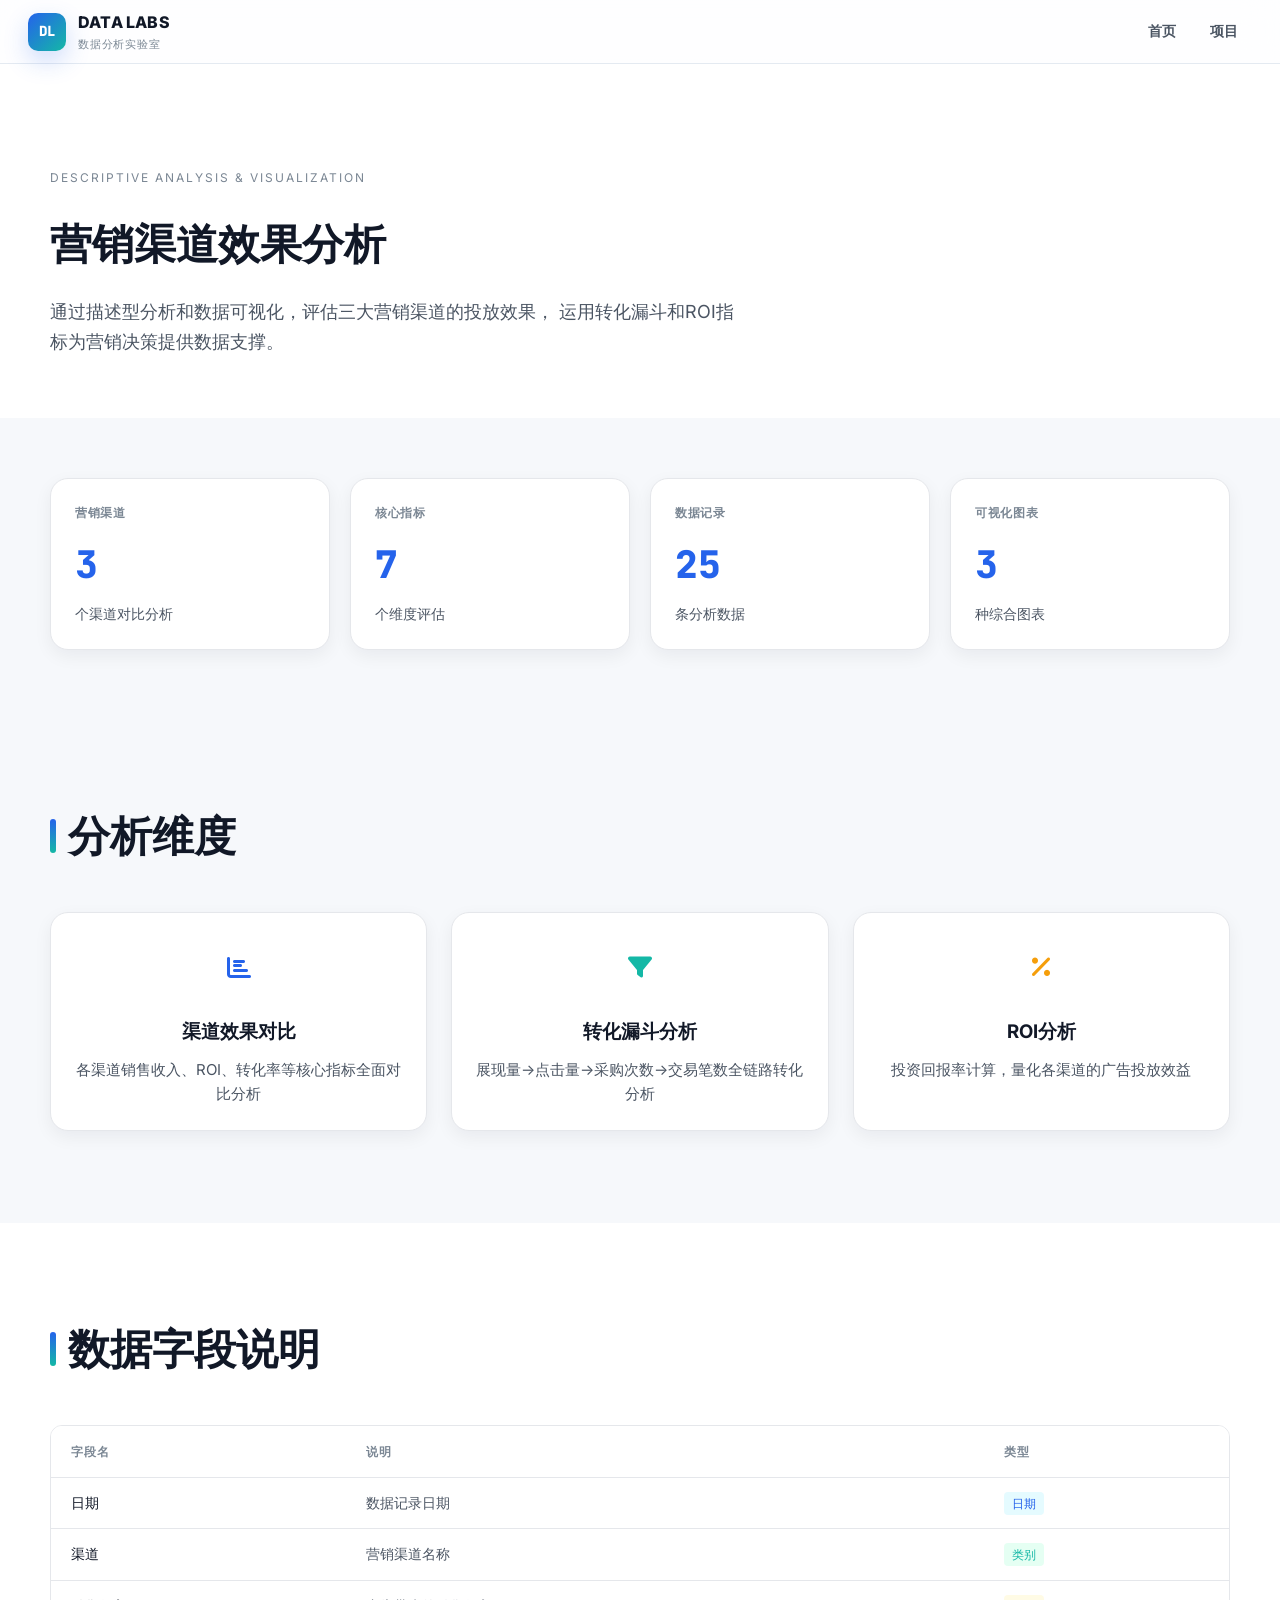
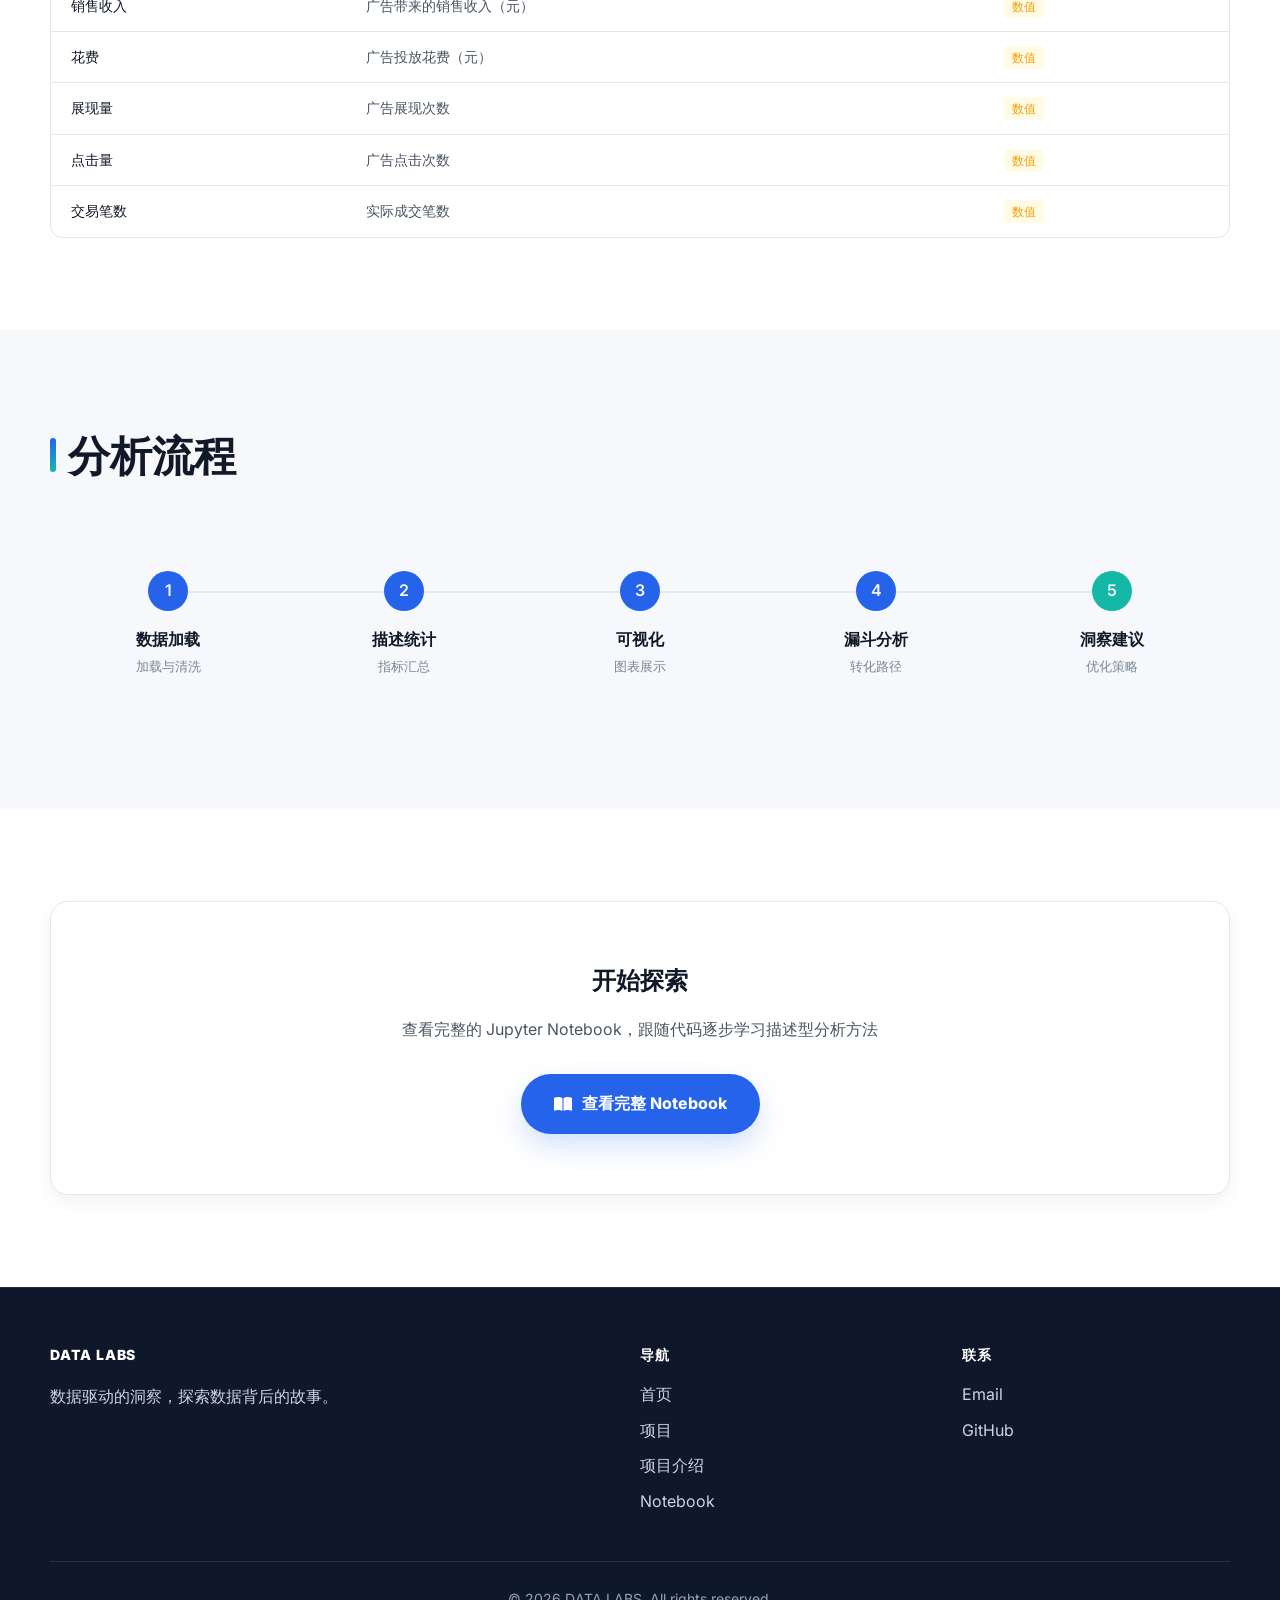
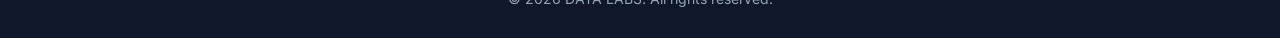
==== commit bda58163: "简化项目页顶部导航" ====
--- a/descriptive-analysis/index.html
+++ b/descriptive-analysis/index.html
@@ -9,7 +9,7 @@
   <link rel="preconnect" href="https://fonts.googleapis.com">
   <link href="https://fonts.googleapis.com/css2?family=Inter:wght@400;500;600;700&family=JetBrains+Mono:wght@400;500;600&display=swap" rel="stylesheet">
   <link rel="stylesheet" href="https://cdnjs.cloudflare.com/ajax/libs/font-awesome/6.4.0/css/all.min.css">
-  <link rel="stylesheet" href="../assets/css/main.css">
+  <link rel="stylesheet" href="../assets/css/main.css?v=20260425-2">
 </head>
 <body>
   <!-- 顶部状态栏 -->
@@ -25,8 +25,6 @@
     <nav class="nav-links">
       <a href="../index.html">首页</a>
       <a href="../projects/index.html">项目</a>
-      <a href="index.html" class="active">项目介绍</a>
-      <a href="notebook.html">Notebook</a>
     </nav>
 
     <button class="mobile-menu-btn" aria-label="打开导航菜单">
